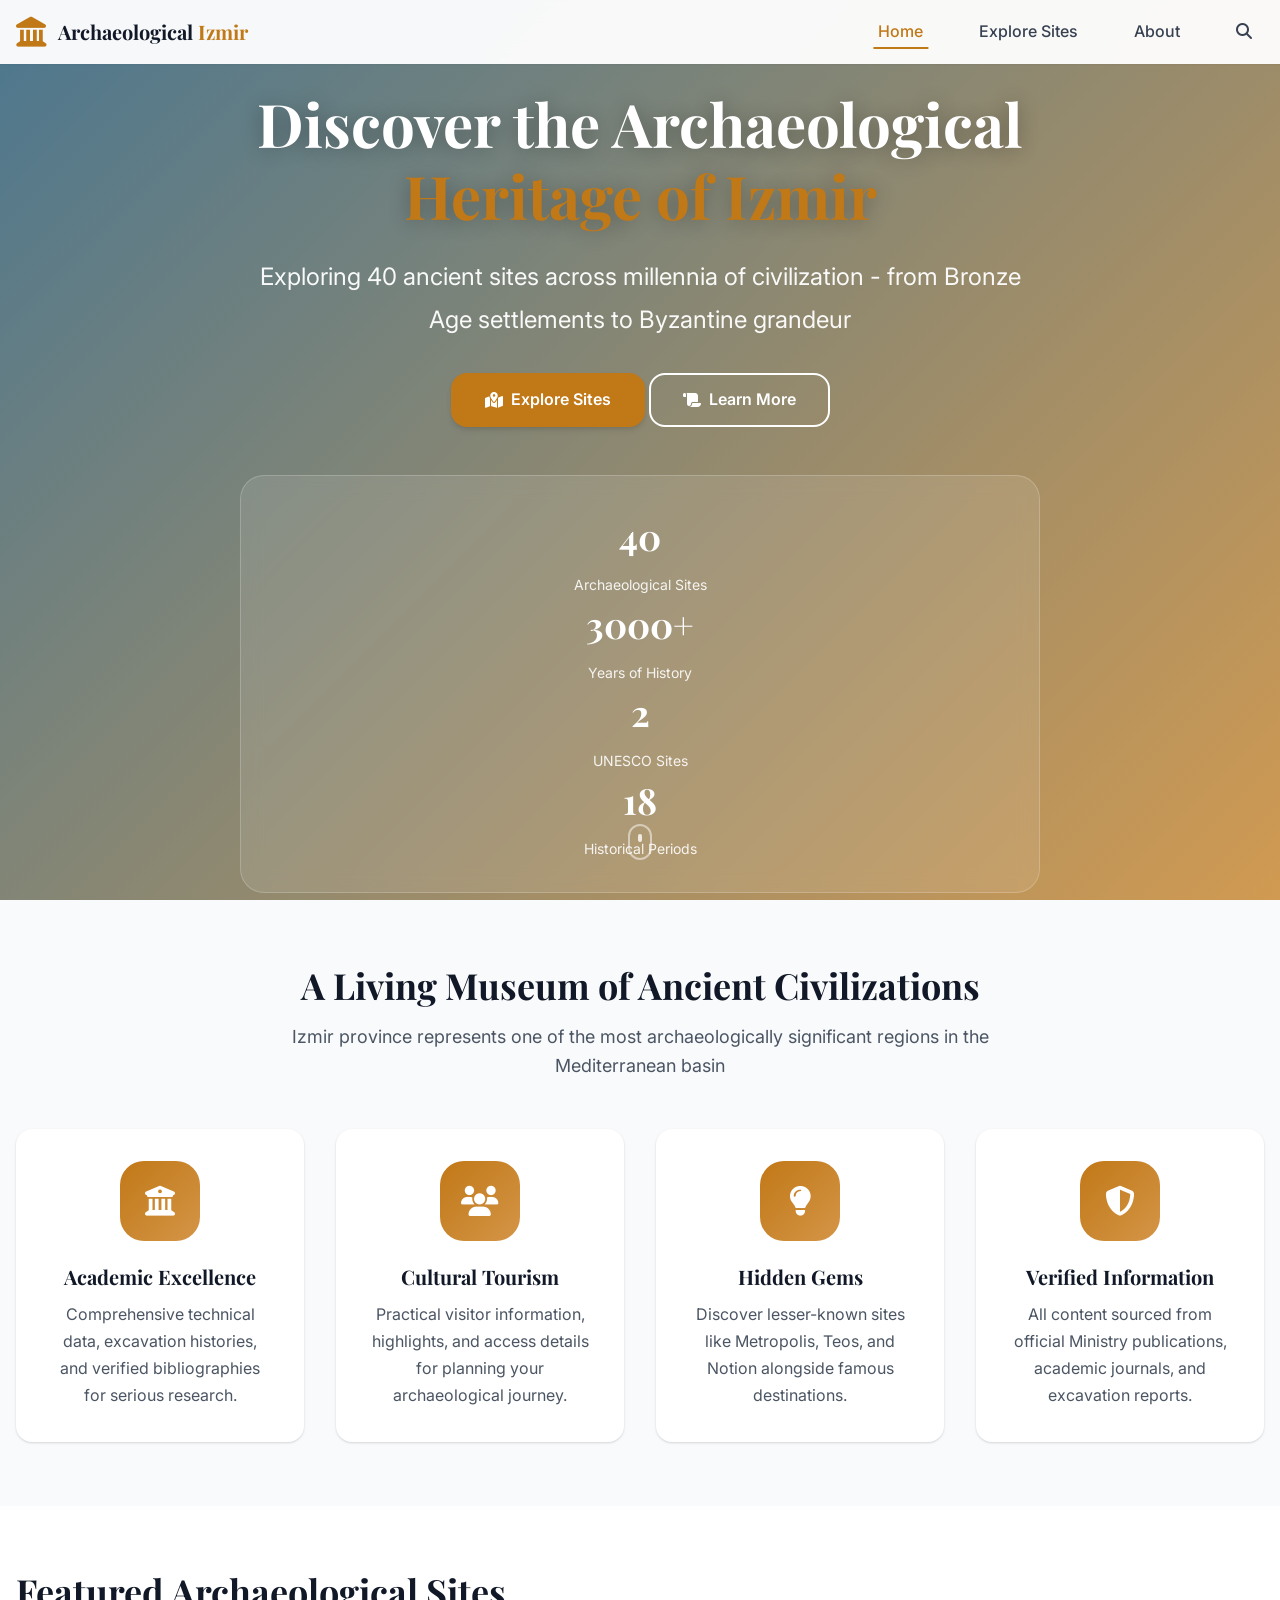
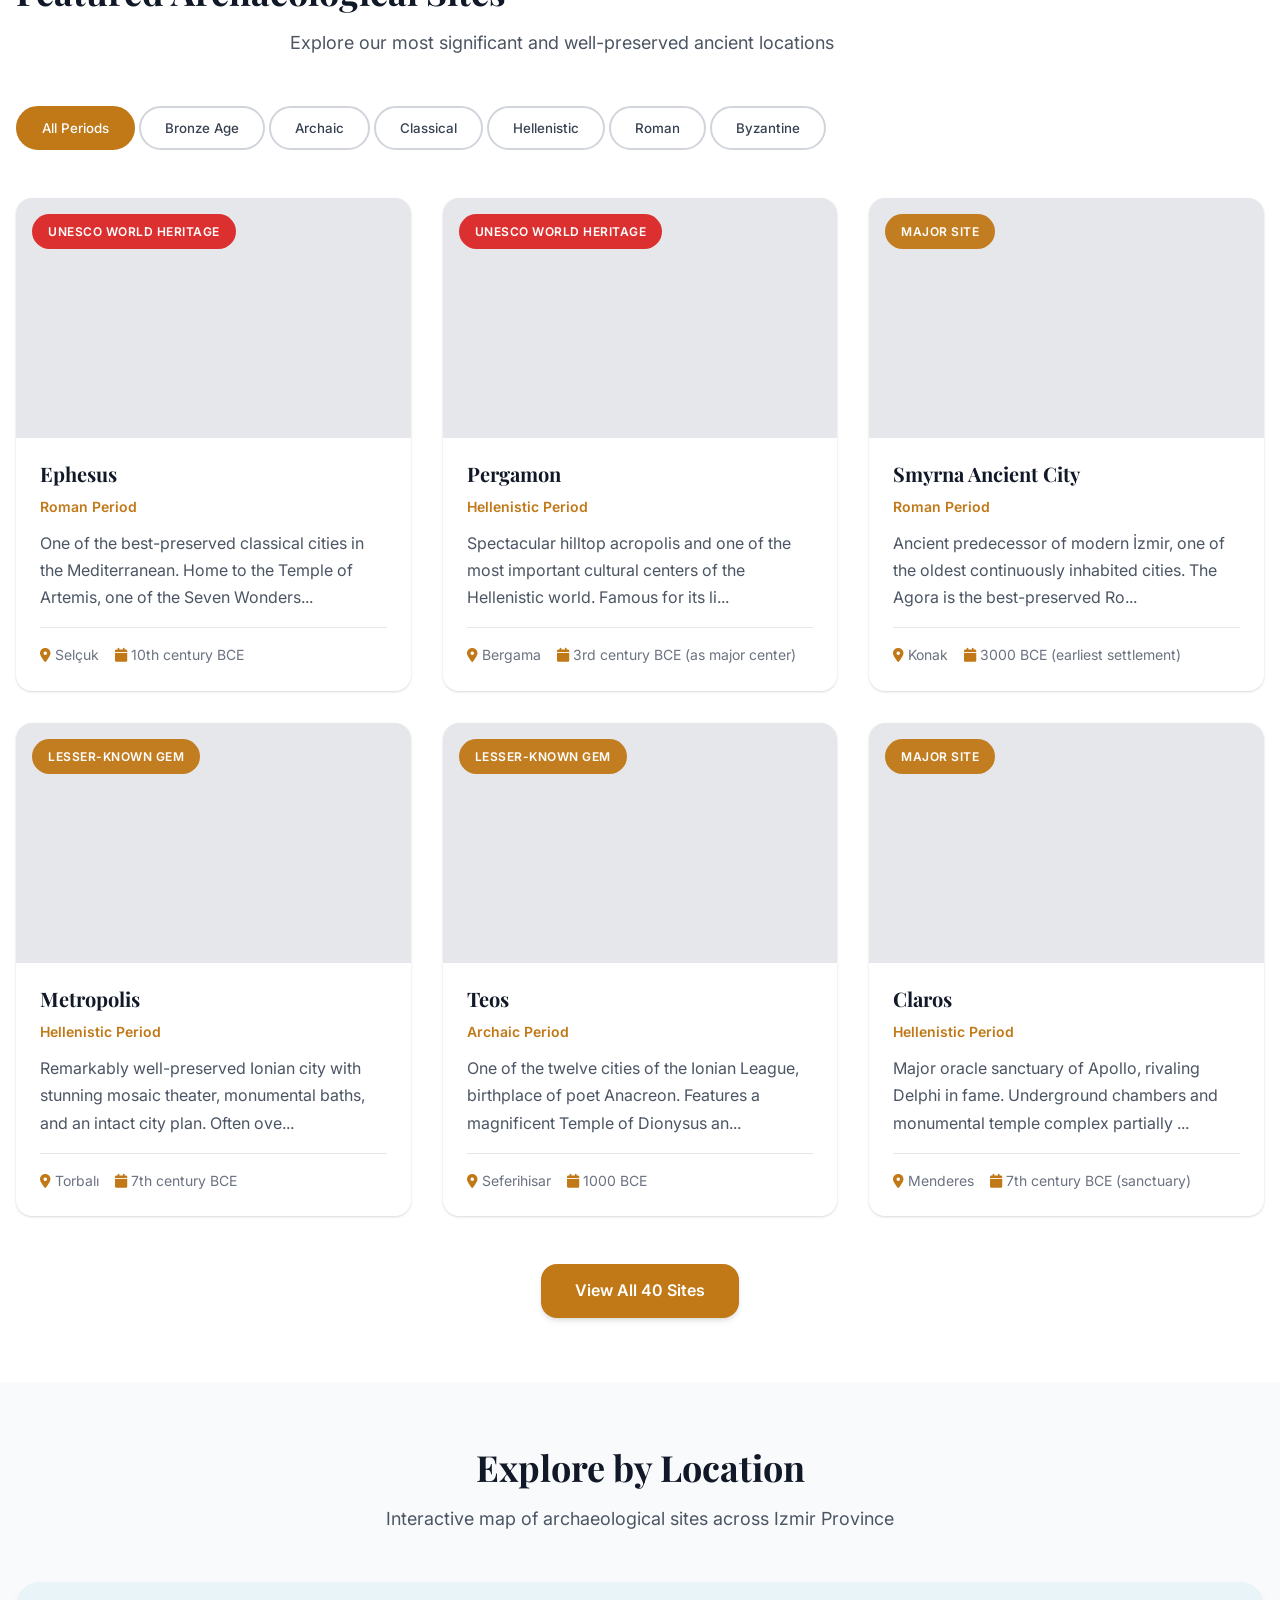
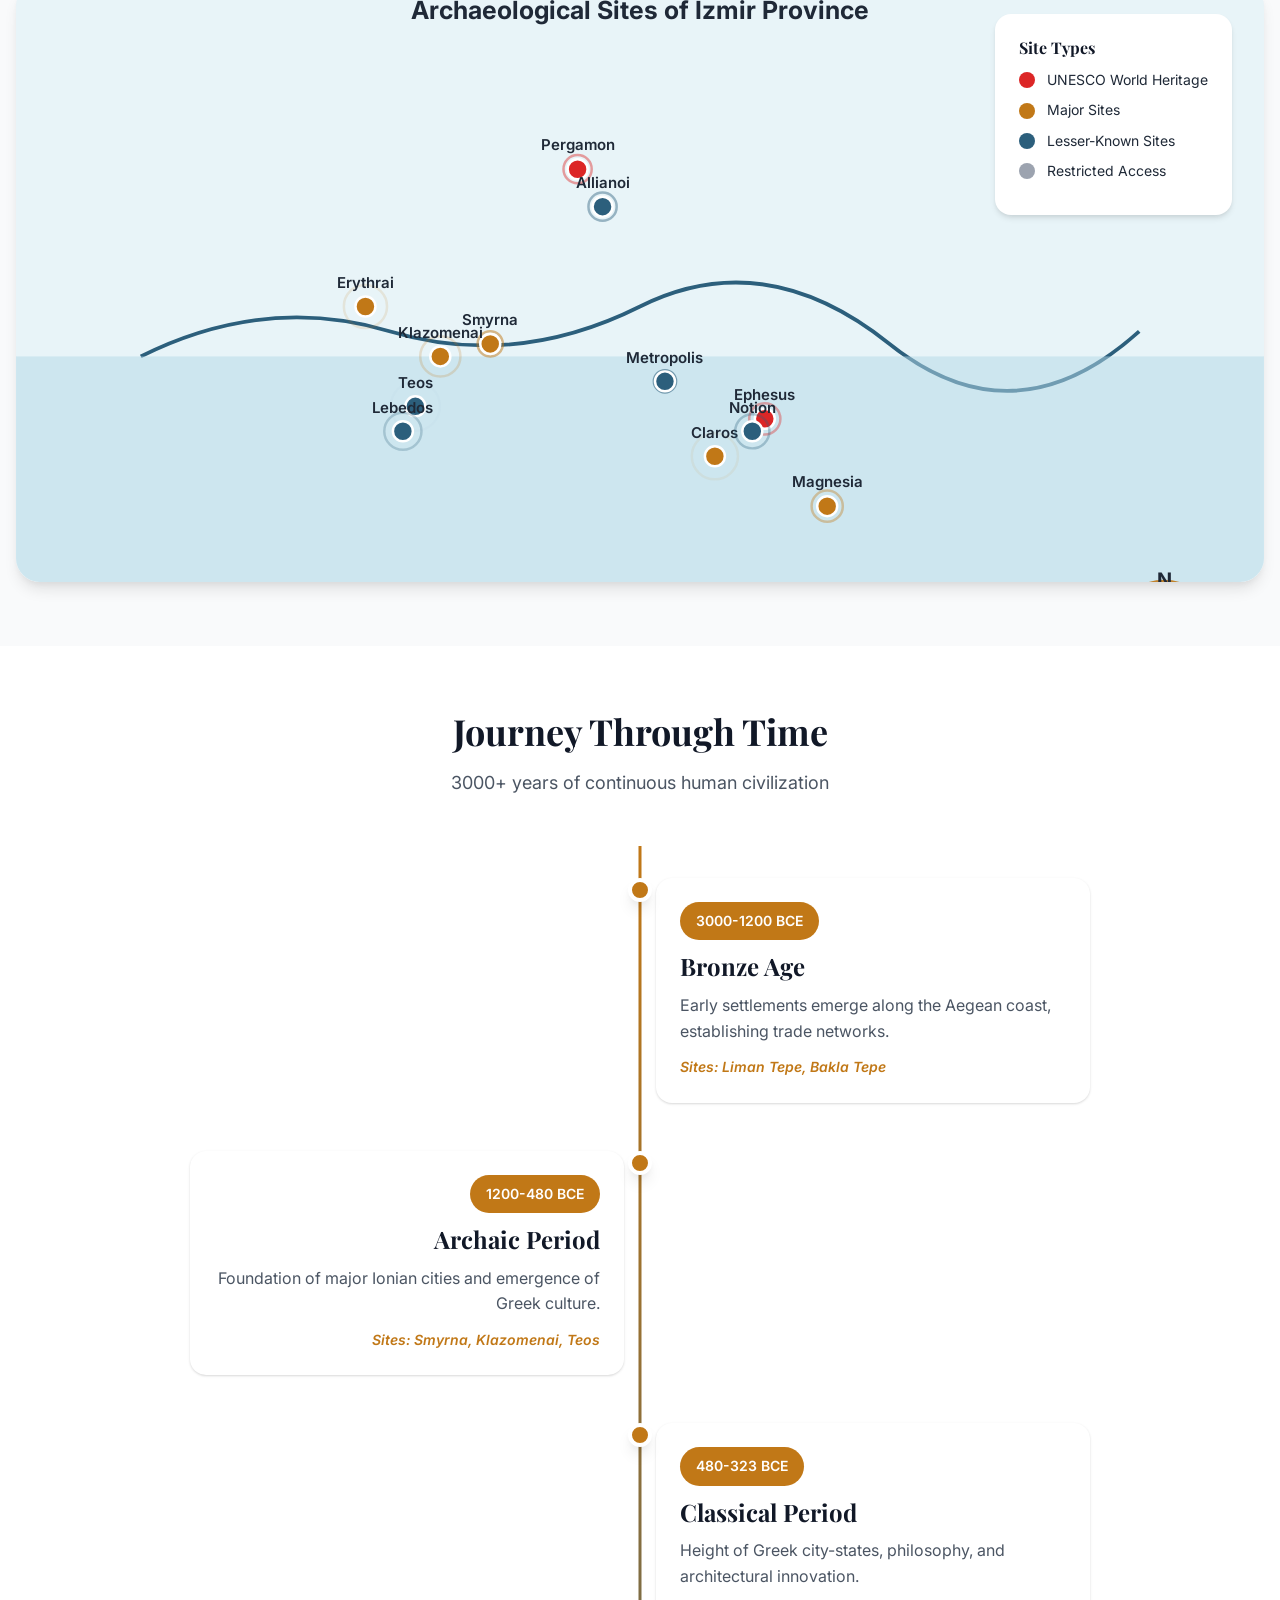
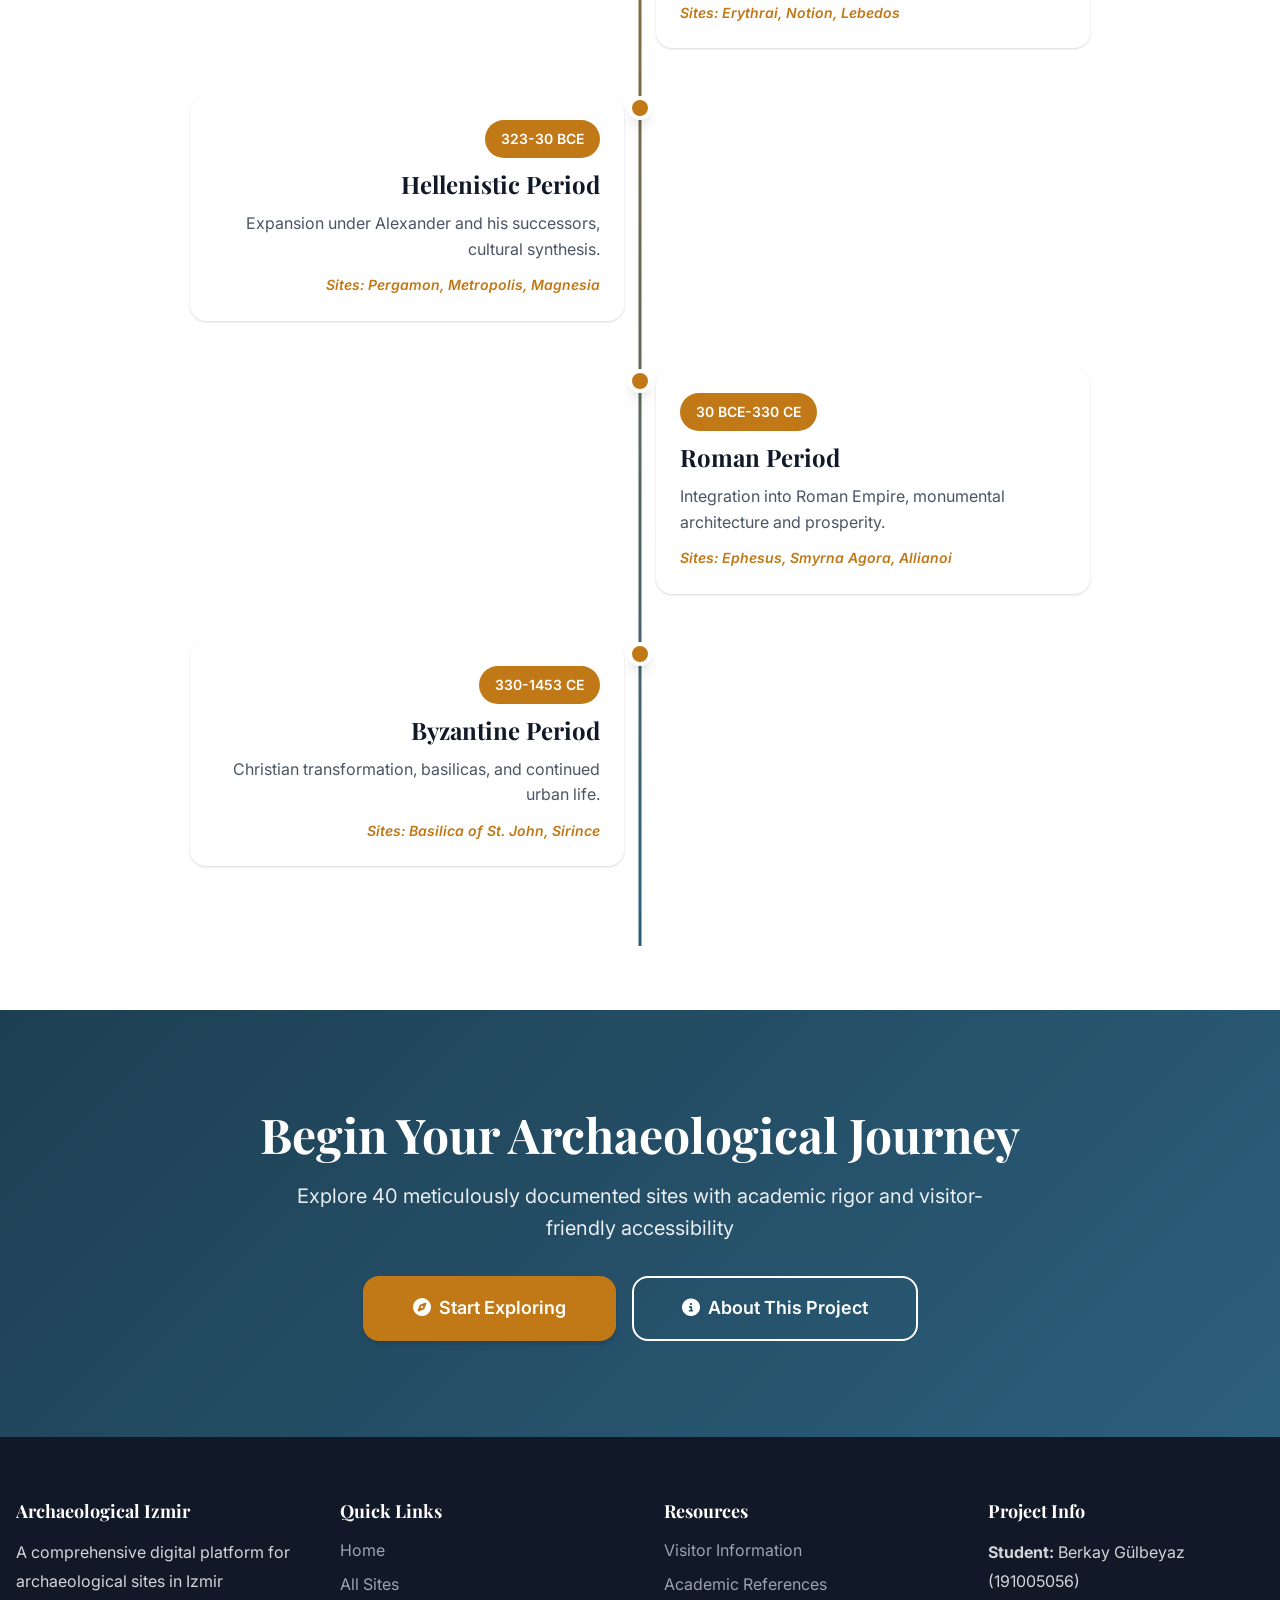
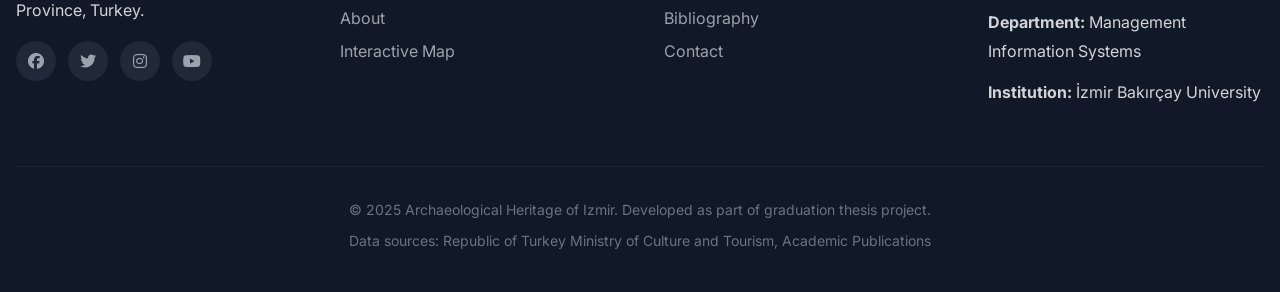
==== index.html @ 3d445b24 "Implement professional web platform for Archaeological Heritage of Izmir Created comprehensive web a" ====
<!DOCTYPE html>
<html lang="en">
<head>
    <meta charset="UTF-8">
    <meta name="viewport" content="width=device-width, initial-scale=1.0">
    <meta name="description" content="Comprehensive digital platform for archaeological sites in Izmir Province, Turkey. Serving both academic researchers and cultural tourists.">
    <meta name="keywords" content="archaeology, Izmir, Turkey, cultural heritage, Ephesus, Pergamon, ancient sites">
    <meta name="author" content="Berkay Gülbeyaz">
    <title>Archaeological Heritage of Izmir | Digital Platform</title>

    <!-- Fonts -->
    <link rel="preconnect" href="https://fonts.googleapis.com">
    <link rel="preconnect" href="https://fonts.gstatic.com" crossorigin>
    <link href="https://fonts.googleapis.com/css2?family=Playfair+Display:wght@400;600;700&family=Inter:wght@300;400;500;600;700&display=swap" rel="stylesheet">

    <!-- Styles -->
    <link rel="stylesheet" href="css/main.css">
    <link rel="stylesheet" href="css/responsive.css">

    <!-- Font Awesome -->
    <link rel="stylesheet" href="https://cdnjs.cloudflare.com/ajax/libs/font-awesome/6.4.0/css/all.min.css">
</head>
<body>
    <!-- Navigation -->
    <nav class="navbar" id="navbar">
        <div class="container">
            <div class="nav-wrapper">
                <a href="index.html" class="logo">
                    <i class="fas fa-landmark"></i>
                    <span class="logo-text">Archaeological <span class="highlight">Izmir</span></span>
                </a>

                <button class="nav-toggle" id="navToggle" aria-label="Toggle navigation">
                    <span></span>
                    <span></span>
                    <span></span>
                </button>

                <ul class="nav-menu" id="navMenu">
                    <li><a href="index.html" class="nav-link active">Home</a></li>
                    <li><a href="sites.html" class="nav-link">Explore Sites</a></li>
                    <li><a href="about.html" class="nav-link">About</a></li>
                    <li><a href="#" class="nav-link" id="searchToggle"><i class="fas fa-search"></i></a></li>
                </ul>
            </div>
        </div>
    </nav>

    <!-- Search Overlay -->
    <div class="search-overlay" id="searchOverlay">
        <div class="search-container">
            <button class="search-close" id="searchClose">&times;</button>
            <input type="text" id="searchInput" class="search-input" placeholder="Search archaeological sites...">
            <div class="search-results" id="searchResults"></div>
        </div>
    </div>

    <!-- Hero Section -->
    <section class="hero">
        <div class="hero-background">
            <div class="hero-overlay"></div>
        </div>
        <div class="hero-content">
            <div class="container">
                <h1 class="hero-title" data-aos="fade-up">
                    Discover the Archaeological<br>
                    <span class="highlight">Heritage of Izmir</span>
                </h1>
                <p class="hero-subtitle" data-aos="fade-up" data-aos-delay="100">
                    Exploring 40 ancient sites across millennia of civilization - from Bronze Age settlements to Byzantine grandeur
                </p>
                <div class="hero-buttons" data-aos="fade-up" data-aos-delay="200">
                    <a href="sites.html" class="btn btn-primary">
                        <i class="fas fa-map-marked-alt"></i> Explore Sites
                    </a>
                    <a href="#featured" class="btn btn-secondary">
                        <i class="fas fa-scroll"></i> Learn More
                    </a>
                </div>

                <!-- Stats -->
                <div class="hero-stats" data-aos="fade-up" data-aos-delay="300">
                    <div class="stat-item">
                        <span class="stat-number">40</span>
                        <span class="stat-label">Archaeological Sites</span>
                    </div>
                    <div class="stat-item">
                        <span class="stat-number">3000+</span>
                        <span class="stat-label">Years of History</span>
                    </div>
                    <div class="stat-item">
                        <span class="stat-number">2</span>
                        <span class="stat-label">UNESCO Sites</span>
                    </div>
                    <div class="stat-item">
                        <span class="stat-number">18</span>
                        <span class="stat-label">Historical Periods</span>
                    </div>
                </div>
            </div>
        </div>
        <div class="scroll-indicator">
            <span></span>
        </div>
    </section>

    <!-- Introduction Section -->
    <section class="intro-section" id="intro">
        <div class="container">
            <div class="section-header text-center">
                <h2 class="section-title">A Living Museum of Ancient Civilizations</h2>
                <p class="section-subtitle">
                    Izmir province represents one of the most archaeologically significant regions in the Mediterranean basin
                </p>
            </div>

            <div class="intro-grid">
                <div class="intro-card" data-aos="fade-up">
                    <div class="intro-icon">
                        <i class="fas fa-university"></i>
                    </div>
                    <h3>Academic Excellence</h3>
                    <p>Comprehensive technical data, excavation histories, and verified bibliographies for serious research.</p>
                </div>

                <div class="intro-card" data-aos="fade-up" data-aos-delay="100">
                    <div class="intro-icon">
                        <i class="fas fa-users"></i>
                    </div>
                    <h3>Cultural Tourism</h3>
                    <p>Practical visitor information, highlights, and access details for planning your archaeological journey.</p>
                </div>

                <div class="intro-card" data-aos="fade-up" data-aos-delay="200">
                    <div class="intro-icon">
                        <i class="fas fa-lightbulb"></i>
                    </div>
                    <h3>Hidden Gems</h3>
                    <p>Discover lesser-known sites like Metropolis, Teos, and Notion alongside famous destinations.</p>
                </div>

                <div class="intro-card" data-aos="fade-up" data-aos-delay="300">
                    <div class="intro-icon">
                        <i class="fas fa-shield-alt"></i>
                    </div>
                    <h3>Verified Information</h3>
                    <p>All content sourced from official Ministry publications, academic journals, and excavation reports.</p>
                </div>
            </div>
        </div>
    </section>

    <!-- Featured Sites Section -->
    <section class="featured-section" id="featured">
        <div class="container">
            <div class="section-header">
                <h2 class="section-title">Featured Archaeological Sites</h2>
                <p class="section-subtitle">Explore our most significant and well-preserved ancient locations</p>
            </div>

            <!-- Period Filter -->
            <div class="period-filter" data-aos="fade-up">
                <button class="filter-btn active" data-period="all">All Periods</button>
                <button class="filter-btn" data-period="Bronze Age">Bronze Age</button>
                <button class="filter-btn" data-period="Archaic">Archaic</button>
                <button class="filter-btn" data-period="Classical">Classical</button>
                <button class="filter-btn" data-period="Hellenistic">Hellenistic</button>
                <button class="filter-btn" data-period="Roman">Roman</button>
                <button class="filter-btn" data-period="Byzantine">Byzantine</button>
            </div>

            <!-- Sites Grid -->
            <div class="sites-grid" id="featuredSites">
                <!-- Sites will be loaded dynamically via JavaScript -->
            </div>

            <div class="text-center" style="margin-top: 3rem;">
                <a href="sites.html" class="btn btn-primary">View All 40 Sites</a>
            </div>
        </div>
    </section>

    <!-- Interactive Map Section -->
    <section class="map-section" id="map">
        <div class="container">
            <div class="section-header text-center">
                <h2 class="section-title">Explore by Location</h2>
                <p class="section-subtitle">Interactive map of archaeological sites across Izmir Province</p>
            </div>

            <div class="map-container" data-aos="fade-up">
                <div id="interactive-map" class="interactive-map">
                    <!-- Map will be initialized via JavaScript -->
                    <div class="map-placeholder">
                        <i class="fas fa-map-marked-alt"></i>
                        <p>Interactive map loading...</p>
                        <small>Click on markers to explore sites</small>
                    </div>
                </div>

                <div class="map-legend">
                    <h4>Site Types</h4>
                    <div class="legend-item">
                        <span class="legend-marker unesco"></span>
                        <span>UNESCO World Heritage</span>
                    </div>
                    <div class="legend-item">
                        <span class="legend-marker major"></span>
                        <span>Major Sites</span>
                    </div>
                    <div class="legend-item">
                        <span class="legend-marker lesser"></span>
                        <span>Lesser-Known Sites</span>
                    </div>
                    <div class="legend-item">
                        <span class="legend-marker restricted"></span>
                        <span>Restricted Access</span>
                    </div>
                </div>
            </div>
        </div>
    </section>

    <!-- Timeline Section -->
    <section class="timeline-section" id="timeline">
        <div class="container">
            <div class="section-header text-center">
                <h2 class="section-title">Journey Through Time</h2>
                <p class="section-subtitle">3000+ years of continuous human civilization</p>
            </div>

            <div class="timeline" data-aos="fade-up">
                <div class="timeline-item">
                    <div class="timeline-marker"></div>
                    <div class="timeline-content">
                        <span class="timeline-period">3000-1200 BCE</span>
                        <h3>Bronze Age</h3>
                        <p>Early settlements emerge along the Aegean coast, establishing trade networks.</p>
                        <span class="timeline-sites">Sites: Liman Tepe, Bakla Tepe</span>
                    </div>
                </div>

                <div class="timeline-item">
                    <div class="timeline-marker"></div>
                    <div class="timeline-content">
                        <span class="timeline-period">1200-480 BCE</span>
                        <h3>Archaic Period</h3>
                        <p>Foundation of major Ionian cities and emergence of Greek culture.</p>
                        <span class="timeline-sites">Sites: Smyrna, Klazomenai, Teos</span>
                    </div>
                </div>

                <div class="timeline-item">
                    <div class="timeline-marker"></div>
                    <div class="timeline-content">
                        <span class="timeline-period">480-323 BCE</span>
                        <h3>Classical Period</h3>
                        <p>Height of Greek city-states, philosophy, and architectural innovation.</p>
                        <span class="timeline-sites">Sites: Erythrai, Notion, Lebedos</span>
                    </div>
                </div>

                <div class="timeline-item">
                    <div class="timeline-marker"></div>
                    <div class="timeline-content">
                        <span class="timeline-period">323-30 BCE</span>
                        <h3>Hellenistic Period</h3>
                        <p>Expansion under Alexander and his successors, cultural synthesis.</p>
                        <span class="timeline-sites">Sites: Pergamon, Metropolis, Magnesia</span>
                    </div>
                </div>

                <div class="timeline-item">
                    <div class="timeline-marker"></div>
                    <div class="timeline-content">
                        <span class="timeline-period">30 BCE-330 CE</span>
                        <h3>Roman Period</h3>
                        <p>Integration into Roman Empire, monumental architecture and prosperity.</p>
                        <span class="timeline-sites">Sites: Ephesus, Smyrna Agora, Allianoi</span>
                    </div>
                </div>

                <div class="timeline-item">
                    <div class="timeline-marker"></div>
                    <div class="timeline-content">
                        <span class="timeline-period">330-1453 CE</span>
                        <h3>Byzantine Period</h3>
                        <p>Christian transformation, basilicas, and continued urban life.</p>
                        <span class="timeline-sites">Sites: Basilica of St. John, Sirince</span>
                    </div>
                </div>
            </div>
        </div>
    </section>

    <!-- Call to Action -->
    <section class="cta-section">
        <div class="container">
            <div class="cta-content" data-aos="zoom-in">
                <h2>Begin Your Archaeological Journey</h2>
                <p>Explore 40 meticulously documented sites with academic rigor and visitor-friendly accessibility</p>
                <div class="cta-buttons">
                    <a href="sites.html" class="btn btn-primary btn-large">
                        <i class="fas fa-compass"></i> Start Exploring
                    </a>
                    <a href="about.html" class="btn btn-secondary btn-large">
                        <i class="fas fa-info-circle"></i> About This Project
                    </a>
                </div>
            </div>
        </div>
    </section>

    <!-- Footer -->
    <footer class="footer">
        <div class="container">
            <div class="footer-grid">
                <div class="footer-col">
                    <h4>Archaeological Izmir</h4>
                    <p>A comprehensive digital platform for archaeological sites in Izmir Province, Turkey.</p>
                    <div class="social-links">
                        <a href="#" aria-label="Facebook"><i class="fab fa-facebook"></i></a>
                        <a href="#" aria-label="Twitter"><i class="fab fa-twitter"></i></a>
                        <a href="#" aria-label="Instagram"><i class="fab fa-instagram"></i></a>
                        <a href="#" aria-label="YouTube"><i class="fab fa-youtube"></i></a>
                    </div>
                </div>

                <div class="footer-col">
                    <h4>Quick Links</h4>
                    <ul>
                        <li><a href="index.html">Home</a></li>
                        <li><a href="sites.html">All Sites</a></li>
                        <li><a href="about.html">About</a></li>
                        <li><a href="#map">Interactive Map</a></li>
                    </ul>
                </div>

                <div class="footer-col">
                    <h4>Resources</h4>
                    <ul>
                        <li><a href="#">Visitor Information</a></li>
                        <li><a href="#">Academic References</a></li>
                        <li><a href="#">Bibliography</a></li>
                        <li><a href="#">Contact</a></li>
                    </ul>
                </div>

                <div class="footer-col">
                    <h4>Project Info</h4>
                    <p><strong>Student:</strong> Berkay Gülbeyaz (191005056)</p>
                    <p><strong>Department:</strong> Management Information Systems</p>
                    <p><strong>Institution:</strong> İzmir Bakırçay University</p>
                </div>
            </div>

            <div class="footer-bottom">
                <p>&copy; 2025 Archaeological Heritage of Izmir. Developed as part of graduation thesis project.</p>
                <p>Data sources: Republic of Turkey Ministry of Culture and Tourism, Academic Publications</p>
            </div>
        </div>
    </footer>

    <!-- Scripts -->
    <script src="js/sites-data.js"></script>
    <script src="js/main.js"></script>
    <script src="js/map.js"></script>

    <!-- AOS Animation Library -->
    <script src="https://unpkg.com/aos@2.3.1/dist/aos.js"></script>
    <script>
        AOS.init({
            duration: 800,
            once: true,
            offset: 100
        });
    </script>
</body>
</html>
---- css/main.css ----
/*
 * Archaeological Heritage of Izmir - Main Stylesheet
 * Professional Design System
 * Author: Berkay Gülbeyaz
 * Version: 1.0.0
 */

/* ===================================
   CSS Variables & Design Tokens
   =================================== */
:root {
    /* Primary Colors - Inspired by ancient terracotta and Mediterranean */
    --color-primary: #c17817;
    --color-primary-light: #d49547;
    --color-primary-dark: #8f5710;
    --color-primary-rgb: 193, 120, 23;

    /* Secondary Colors - Ancient stone and marble */
    --color-secondary: #2c5f7c;
    --color-secondary-light: #3d7b9f;
    --color-secondary-dark: #1d3f52;

    /* Neutral Colors */
    --color-white: #ffffff;
    --color-black: #0a0a0a;
    --color-gray-50: #f9fafb;
    --color-gray-100: #f3f4f6;
    --color-gray-200: #e5e7eb;
    --color-gray-300: #d1d5db;
    --color-gray-400: #9ca3af;
    --color-gray-500: #6b7280;
    --color-gray-600: #4b5563;
    --color-gray-700: #374151;
    --color-gray-800: #1f2937;
    --color-gray-900: #111827;

    /* Semantic Colors */
    --color-success: #059669;
    --color-warning: #d97706;
    --color-error: #dc2626;
    --color-info: #2563eb;

    /* Typography */
    --font-primary: 'Inter', -apple-system, BlinkMacSystemFont, 'Segoe UI', sans-serif;
    --font-display: 'Playfair Display', Georgia, serif;
    --font-mono: 'Courier New', monospace;

    /* Font Sizes */
    --text-xs: 0.75rem;      /* 12px */
    --text-sm: 0.875rem;     /* 14px */
    --text-base: 1rem;       /* 16px */
    --text-lg: 1.125rem;     /* 18px */
    --text-xl: 1.25rem;      /* 20px */
    --text-2xl: 1.5rem;      /* 24px */
    --text-3xl: 1.875rem;    /* 30px */
    --text-4xl: 2.25rem;     /* 36px */
    --text-5xl: 3rem;        /* 48px */
    --text-6xl: 3.75rem;     /* 60px */

    /* Spacing */
    --spacing-1: 0.25rem;    /* 4px */
    --spacing-2: 0.5rem;     /* 8px */
    --spacing-3: 0.75rem;    /* 12px */
    --spacing-4: 1rem;       /* 16px */
    --spacing-5: 1.5rem;     /* 24px */
    --spacing-6: 2rem;       /* 32px */
    --spacing-8: 3rem;       /* 48px */
    --spacing-10: 4rem;      /* 64px */
    --spacing-12: 6rem;      /* 96px */

    /* Shadows */
    --shadow-sm: 0 1px 2px 0 rgba(0, 0, 0, 0.05);
    --shadow-base: 0 1px 3px 0 rgba(0, 0, 0, 0.1), 0 1px 2px 0 rgba(0, 0, 0, 0.06);
    --shadow-md: 0 4px 6px -1px rgba(0, 0, 0, 0.1), 0 2px 4px -1px rgba(0, 0, 0, 0.06);
    --shadow-lg: 0 10px 15px -3px rgba(0, 0, 0, 0.1), 0 4px 6px -2px rgba(0, 0, 0, 0.05);
    --shadow-xl: 0 20px 25px -5px rgba(0, 0, 0, 0.1), 0 10px 10px -5px rgba(0, 0, 0, 0.04);
    --shadow-2xl: 0 25px 50px -12px rgba(0, 0, 0, 0.25);

    /* Border Radius */
    --radius-sm: 0.25rem;
    --radius-base: 0.5rem;
    --radius-md: 0.75rem;
    --radius-lg: 1rem;
    --radius-xl: 1.5rem;
    --radius-full: 9999px;

    /* Transitions */
    --transition-fast: 150ms cubic-bezier(0.4, 0, 0.2, 1);
    --transition-base: 300ms cubic-bezier(0.4, 0, 0.2, 1);
    --transition-slow: 500ms cubic-bezier(0.4, 0, 0.2, 1);

    /* Layout */
    --max-width-sm: 640px;
    --max-width-md: 768px;
    --max-width-lg: 1024px;
    --max-width-xl: 1280px;
    --max-width-2xl: 1536px;

    /* Z-index */
    --z-dropdown: 1000;
    --z-sticky: 1020;
    --z-fixed: 1030;
    --z-modal-backdrop: 1040;
    --z-modal: 1050;
    --z-popover: 1060;
    --z-tooltip: 1070;
}

/* ===================================
   Reset & Base Styles
   =================================== */
*, *::before, *::after {
    box-sizing: border-box;
    margin: 0;
    padding: 0;
}

html {
    font-size: 16px;
    -webkit-font-smoothing: antialiased;
    -moz-osx-font-smoothing: grayscale;
    scroll-behavior: smooth;
}

body {
    font-family: var(--font-primary);
    font-size: var(--text-base);
    line-height: 1.6;
    color: var(--color-gray-800);
    background-color: var(--color-white);
    overflow-x: hidden;
}

img, picture, video, canvas, svg {
    display: block;
    max-width: 100%;
    height: auto;
}

a {
    color: inherit;
    text-decoration: none;
    transition: color var(--transition-base);
}

button {
    font-family: inherit;
    cursor: pointer;
    border: none;
    background: none;
}

ul, ol {
    list-style: none;
}

/* ===================================
   Typography
   =================================== */
h1, h2, h3, h4, h5, h6 {
    font-family: var(--font-display);
    font-weight: 700;
    line-height: 1.2;
    color: var(--color-gray-900);
    margin-bottom: var(--spacing-4);
}

h1 { font-size: var(--text-5xl); }
h2 { font-size: var(--text-4xl); }
h3 { font-size: var(--text-3xl); }
h4 { font-size: var(--text-2xl); }
h5 { font-size: var(--text-xl); }
h6 { font-size: var(--text-lg); }

p {
    margin-bottom: var(--spacing-4);
}

.text-center { text-align: center; }
.text-left { text-align: left; }
.text-right { text-align: right; }

.highlight {
    color: var(--color-primary);
}

/* ===================================
   Layout
   =================================== */
.container {
    width: 100%;
    max-width: var(--max-width-xl);
    margin: 0 auto;
    padding: 0 var(--spacing-4);
}

.container-fluid {
    width: 100%;
    padding: 0 var(--spacing-4);
}

.section {
    padding: var(--spacing-10) 0;
}

/* ===================================
   Navigation
   =================================== */
.navbar {
    position: fixed;
    top: 0;
    left: 0;
    right: 0;
    background: rgba(255, 255, 255, 0.95);
    backdrop-filter: blur(10px);
    box-shadow: var(--shadow-sm);
    z-index: var(--z-fixed);
    transition: all var(--transition-base);
}

.navbar.scrolled {
    box-shadow: var(--shadow-md);
    background: rgba(255, 255, 255, 0.98);
}

.nav-wrapper {
    display: flex;
    align-items: center;
    justify-content: space-between;
    padding: var(--spacing-4) 0;
}

.logo {
    display: flex;
    align-items: center;
    gap: var(--spacing-3);
    font-size: var(--text-xl);
    font-weight: 700;
    color: var(--color-gray-900);
    transition: transform var(--transition-base);
}

.logo:hover {
    transform: translateY(-2px);
}

.logo i {
    font-size: var(--text-3xl);
    color: var(--color-primary);
}

.logo-text {
    font-family: var(--font-display);
}

.nav-menu {
    display: flex;
    align-items: center;
    gap: var(--spacing-6);
}

.nav-link {
    position: relative;
    font-weight: 500;
    color: var(--color-gray-700);
    padding: var(--spacing-2) var(--spacing-3);
    transition: color var(--transition-base);
}

.nav-link::after {
    content: '';
    position: absolute;
    bottom: 0;
    left: 50%;
    width: 0;
    height: 2px;
    background: var(--color-primary);
    transform: translateX(-50%);
    transition: width var(--transition-base);
}

.nav-link:hover,
.nav-link.active {
    color: var(--color-primary);
}

.nav-link:hover::after,
.nav-link.active::after {
    width: 80%;
}

.nav-toggle {
    display: none;
    flex-direction: column;
    gap: 4px;
    padding: var(--spacing-2);
}

.nav-toggle span {
    display: block;
    width: 25px;
    height: 3px;
    background: var(--color-gray-800);
    border-radius: var(--radius-full);
    transition: all var(--transition-base);
}

/* ===================================
   Search Overlay
   =================================== */
.search-overlay {
    position: fixed;
    top: 0;
    left: 0;
    right: 0;
    bottom: 0;
    background: rgba(0, 0, 0, 0.95);
    z-index: var(--z-modal);
    display: none;
    align-items: center;
    justify-content: center;
    opacity: 0;
    transition: opacity var(--transition-base);
}

.search-overlay.active {
    display: flex;
    opacity: 1;
}

.search-container {
    position: relative;
    width: 90%;
    max-width: 700px;
}

.search-close {
    position: absolute;
    top: -50px;
    right: 0;
    font-size: var(--text-4xl);
    color: var(--color-white);
    cursor: pointer;
    transition: transform var(--transition-base);
}

.search-close:hover {
    transform: rotate(90deg);
}

.search-input {
    width: 100%;
    padding: var(--spacing-5);
    font-size: var(--text-2xl);
    font-family: var(--font-primary);
    background: var(--color-white);
    border: none;
    border-radius: var(--radius-lg);
    outline: none;
}

.search-results {
    margin-top: var(--spacing-4);
    max-height: 400px;
    overflow-y: auto;
    background: var(--color-white);
    border-radius: var(--radius-lg);
    padding: var(--spacing-4);
}

.search-result-item {
    padding: var(--spacing-4);
    border-bottom: 1px solid var(--color-gray-200);
    cursor: pointer;
    transition: background var(--transition-fast);
}

.search-result-item:hover {
    background: var(--color-gray-50);
}

/* ===================================
   Hero Section
   =================================== */
.hero {
    position: relative;
    min-height: 100vh;
    display: flex;
    align-items: center;
    justify-content: center;
    overflow: hidden;
}

.hero-background {
    position: absolute;
    top: 0;
    left: 0;
    right: 0;
    bottom: 0;
    background: linear-gradient(135deg, #667eea 0%, #764ba2 100%);
    background-image: url('https://images.unsplash.com/photo-1590073242678-70ee3fc28e8e?w=1920&q=80');
    background-size: cover;
    background-position: center;
    background-attachment: fixed;
}

.hero-overlay {
    position: absolute;
    top: 0;
    left: 0;
    right: 0;
    bottom: 0;
    background: linear-gradient(135deg, rgba(44, 95, 124, 0.85) 0%, rgba(193, 120, 23, 0.75) 100%);
}

.hero-content {
    position: relative;
    z-index: 2;
    text-align: center;
    color: var(--color-white);
    padding-top: 80px;
}

.hero-title {
    font-size: clamp(var(--text-4xl), 5vw, var(--text-6xl));
    font-weight: 700;
    color: var(--color-white);
    margin-bottom: var(--spacing-5);
    text-shadow: 0 2px 20px rgba(0, 0, 0, 0.3);
}

.hero-subtitle {
    font-size: clamp(var(--text-lg), 2vw, var(--text-2xl));
    color: rgba(255, 255, 255, 0.95);
    max-width: 800px;
    margin: 0 auto var(--spacing-6);
    line-height: 1.8;
}

.hero-buttons {
    display: flex;
    gap: var(--spacing-4);
    justify-content: center;
    flex-wrap: wrap;
    margin-bottom: var(--spacing-8);
}

.hero-stats {
    display: grid;
    grid-template-columns: repeat(auto-fit, minmax(150px, 1fr));
    gap: var(--spacing-5);
    max-width: 900px;
    margin: 0 auto;
    padding: var(--spacing-6);
    background: rgba(255, 255, 255, 0.1);
    backdrop-filter: blur(10px);
    border-radius: var(--radius-xl);
    border: 1px solid rgba(255, 255, 255, 0.2);
}

.stat-item {
    text-align: center;
}

.stat-number {
    display: block;
    font-size: var(--text-4xl);
    font-weight: 700;
    font-family: var(--font-display);
    color: var(--color-white);
}

.stat-label {
    display: block;
    font-size: var(--text-sm);
    color: rgba(255, 255, 255, 0.9);
    margin-top: var(--spacing-2);
}

.scroll-indicator {
    position: absolute;
    bottom: 40px;
    left: 50%;
    transform: translateX(-50%);
    z-index: 2;
}

.scroll-indicator span {
    display: block;
    width: 24px;
    height: 36px;
    border: 2px solid rgba(255, 255, 255, 0.5);
    border-radius: var(--radius-full);
    position: relative;
}

.scroll-indicator span::before {
    content: '';
    position: absolute;
    top: 8px;
    left: 50%;
    transform: translateX(-50%);
    width: 4px;
    height: 8px;
    background: rgba(255, 255, 255, 0.8);
    border-radius: var(--radius-full);
    animation: scroll 2s infinite;
}

@keyframes scroll {
    0%, 100% { transform: translate(-50%, 0); opacity: 1; }
    100% { transform: translate(-50%, 12px); opacity: 0; }
}

/* ===================================
   Buttons
   =================================== */
.btn {
    display: inline-flex;
    align-items: center;
    gap: var(--spacing-2);
    padding: var(--spacing-3) var(--spacing-6);
    font-size: var(--text-base);
    font-weight: 600;
    border-radius: var(--radius-lg);
    transition: all var(--transition-base);
    cursor: pointer;
    border: 2px solid transparent;
}

.btn-primary {
    background: var(--color-primary);
    color: var(--color-white);
    box-shadow: var(--shadow-md);
}

.btn-primary:hover {
    background: var(--color-primary-dark);
    transform: translateY(-2px);
    box-shadow: var(--shadow-lg);
}

.btn-secondary {
    background: transparent;
    color: var(--color-white);
    border-color: var(--color-white);
}

.btn-secondary:hover {
    background: var(--color-white);
    color: var(--color-primary);
}

.btn-large {
    padding: var(--spacing-4) var(--spacing-8);
    font-size: var(--text-lg);
}

/* ===================================
   Section Styles
   =================================== */
.section-header {
    margin-bottom: var(--spacing-8);
}

.section-title {
    font-size: clamp(var(--text-3xl), 4vw, var(--text-4xl));
    color: var(--color-gray-900);
    margin-bottom: var(--spacing-4);
}

.section-subtitle {
    font-size: var(--text-lg);
    color: var(--color-gray-600);
    max-width: 700px;
    margin: 0 auto;
}

/* Introduction Section */
.intro-section {
    padding: var(--spacing-10) 0;
    background: var(--color-gray-50);
}

.intro-grid {
    display: grid;
    grid-template-columns: repeat(auto-fit, minmax(280px, 1fr));
    gap: var(--spacing-6);
    margin-top: var(--spacing-8);
}

.intro-card {
    background: var(--color-white);
    padding: var(--spacing-6);
    border-radius: var(--radius-lg);
    box-shadow: var(--shadow-base);
    transition: all var(--transition-base);
    text-align: center;
}

.intro-card:hover {
    transform: translateY(-8px);
    box-shadow: var(--shadow-xl);
}

.intro-icon {
    width: 80px;
    height: 80px;
    margin: 0 auto var(--spacing-5);
    background: linear-gradient(135deg, var(--color-primary), var(--color-primary-light));
    border-radius: var(--radius-xl);
    display: flex;
    align-items: center;
    justify-content: center;
    font-size: var(--text-3xl);
    color: var(--color-white);
}

.intro-card h3 {
    font-size: var(--text-xl);
    margin-bottom: var(--spacing-3);
    color: var(--color-gray-900);
}

.intro-card p {
    color: var(--color-gray-600);
    line-height: 1.7;
    margin-bottom: 0;
}

/* Featured Sites Section */
.featured-section {
    padding: var(--spacing-10) 0;
}

.period-filter {
    display: flex;
    gap: var(--spacing-3);
    justify-content: center;
    flex-wrap: wrap;
    margin-bottom: var(--spacing-8);
}

.filter-btn {
    padding: var(--spacing-3) var(--spacing-5);
    background: var(--color-white);
    border: 2px solid var(--color-gray-300);
    border-radius: var(--radius-full);
    font-weight: 500;
    color: var(--color-gray-700);
    transition: all var(--transition-base);
}

.filter-btn:hover,
.filter-btn.active {
    background: var(--color-primary);
    border-color: var(--color-primary);
    color: var(--color-white);
}

.sites-grid {
    display: grid;
    grid-template-columns: repeat(auto-fill, minmax(320px, 1fr));
    gap: var(--spacing-6);
}

.site-card {
    background: var(--color-white);
    border-radius: var(--radius-lg);
    overflow: hidden;
    box-shadow: var(--shadow-base);
    transition: all var(--transition-base);
    cursor: pointer;
}

.site-card:hover {
    transform: translateY(-8px);
    box-shadow: var(--shadow-xl);
}

.site-card-image {
    position: relative;
    height: 240px;
    overflow: hidden;
    background: var(--color-gray-200);
}

.site-card-image img {
    width: 100%;
    height: 100%;
    object-fit: cover;
    transition: transform var(--transition-slow);
}

.site-card:hover .site-card-image img {
    transform: scale(1.1);
}

.site-badge {
    position: absolute;
    top: var(--spacing-4);
    left: var(--spacing-4);
    padding: var(--spacing-2) var(--spacing-4);
    background: rgba(193, 120, 23, 0.95);
    color: var(--color-white);
    font-size: var(--text-xs);
    font-weight: 600;
    border-radius: var(--radius-full);
    text-transform: uppercase;
    letter-spacing: 0.5px;
}

.site-badge.unesco {
    background: rgba(220, 38, 38, 0.95);
}

.site-card-content {
    padding: var(--spacing-5);
}

.site-card-title {
    font-size: var(--text-xl);
    margin-bottom: var(--spacing-2);
    color: var(--color-gray-900);
}

.site-card-period {
    display: inline-block;
    font-size: var(--text-sm);
    color: var(--color-primary);
    font-weight: 600;
    margin-bottom: var(--spacing-3);
}

.site-card-description {
    font-size: var(--text-base);
    color: var(--color-gray-600);
    line-height: 1.7;
    margin-bottom: var(--spacing-4);
}

.site-card-meta {
    display: flex;
    gap: var(--spacing-4);
    padding-top: var(--spacing-4);
    border-top: 1px solid var(--color-gray-200);
    font-size: var(--text-sm);
    color: var(--color-gray-500);
}

.site-card-meta i {
    color: var(--color-primary);
}

/* Map Section */
.map-section {
    padding: var(--spacing-10) 0;
    background: var(--color-gray-50);
}

.map-container {
    position: relative;
    background: var(--color-white);
    border-radius: var(--radius-xl);
    overflow: hidden;
    box-shadow: var(--shadow-lg);
}

.interactive-map {
    height: 600px;
    background: var(--color-gray-100);
}

.map-placeholder {
    display: flex;
    flex-direction: column;
    align-items: center;
    justify-content: center;
    height: 100%;
    color: var(--color-gray-400);
}

.map-placeholder i {
    font-size: 80px;
    margin-bottom: var(--spacing-4);
}

.map-legend {
    position: absolute;
    top: var(--spacing-6);
    right: var(--spacing-6);
    background: var(--color-white);
    padding: var(--spacing-5);
    border-radius: var(--radius-lg);
    box-shadow: var(--shadow-md);
}

.map-legend h4 {
    font-size: var(--text-base);
    margin-bottom: var(--spacing-3);
}

.legend-item {
    display: flex;
    align-items: center;
    gap: var(--spacing-3);
    margin-bottom: var(--spacing-2);
    font-size: var(--text-sm);
}

.legend-marker {
    width: 16px;
    height: 16px;
    border-radius: 50%;
}

.legend-marker.unesco { background: #dc2626; }
.legend-marker.major { background: var(--color-primary); }
.legend-marker.lesser { background: var(--color-secondary); }
.legend-marker.restricted { background: var(--color-gray-400); }

/* Timeline Section */
.timeline-section {
    padding: var(--spacing-10) 0;
}

.timeline {
    position: relative;
    max-width: 900px;
    margin: 0 auto;
    padding: var(--spacing-6) 0;
}

.timeline::before {
    content: '';
    position: absolute;
    left: 50%;
    top: 0;
    bottom: 0;
    width: 3px;
    background: linear-gradient(180deg, var(--color-primary), var(--color-secondary));
    transform: translateX(-50%);
}

.timeline-item {
    position: relative;
    margin-bottom: var(--spacing-8);
    display: grid;
    grid-template-columns: 1fr 1fr;
    gap: var(--spacing-6);
}

.timeline-item:nth-child(even) .timeline-content {
    grid-column: 1;
    text-align: right;
}

.timeline-item:nth-child(odd) .timeline-content {
    grid-column: 2;
}

.timeline-marker {
    position: absolute;
    left: 50%;
    top: 0;
    width: 24px;
    height: 24px;
    background: var(--color-primary);
    border: 4px solid var(--color-white);
    border-radius: 50%;
    transform: translateX(-50%);
    box-shadow: var(--shadow-lg);
    z-index: 2;
}

.timeline-content {
    background: var(--color-white);
    padding: var(--spacing-5);
    border-radius: var(--radius-lg);
    box-shadow: var(--shadow-base);
    transition: all var(--transition-base);
}

.timeline-content:hover {
    box-shadow: var(--shadow-xl);
    transform: translateY(-4px);
}

.timeline-period {
    display: inline-block;
    padding: var(--spacing-2) var(--spacing-4);
    background: var(--color-primary);
    color: var(--color-white);
    border-radius: var(--radius-full);
    font-size: var(--text-sm);
    font-weight: 600;
    margin-bottom: var(--spacing-3);
}

.timeline-content h3 {
    font-size: var(--text-2xl);
    margin-bottom: var(--spacing-3);
}

.timeline-content p {
    color: var(--color-gray-600);
    margin-bottom: var(--spacing-3);
}

.timeline-sites {
    display: block;
    font-size: var(--text-sm);
    color: var(--color-primary);
    font-weight: 600;
    font-style: italic;
}

/* CTA Section */
.cta-section {
    padding: var(--spacing-12) 0;
    background: linear-gradient(135deg, var(--color-secondary-dark), var(--color-secondary));
    color: var(--color-white);
    text-align: center;
}

.cta-content h2 {
    font-size: clamp(var(--text-3xl), 4vw, var(--text-5xl));
    color: var(--color-white);
    margin-bottom: var(--spacing-4);
}

.cta-content p {
    font-size: var(--text-xl);
    color: rgba(255, 255, 255, 0.9);
    max-width: 700px;
    margin: 0 auto var(--spacing-6);
}

.cta-buttons {
    display: flex;
    gap: var(--spacing-4);
    justify-content: center;
    flex-wrap: wrap;
}

/* Footer */
.footer {
    background: var(--color-gray-900);
    color: var(--color-gray-300);
    padding: var(--spacing-10) 0 var(--spacing-6);
}

.footer-grid {
    display: grid;
    grid-template-columns: repeat(auto-fit, minmax(250px, 1fr));
    gap: var(--spacing-8);
    margin-bottom: var(--spacing-8);
}

.footer-col h4 {
    color: var(--color-white);
    font-size: var(--text-lg);
    margin-bottom: var(--spacing-4);
}

.footer-col p {
    line-height: 1.8;
    margin-bottom: var(--spacing-3);
}

.footer-col ul li {
    margin-bottom: var(--spacing-2);
}

.footer-col a {
    color: var(--color-gray-400);
    transition: color var(--transition-base);
}

.footer-col a:hover {
    color: var(--color-primary);
}

.social-links {
    display: flex;
    gap: var(--spacing-3);
    margin-top: var(--spacing-4);
}

.social-links a {
    display: flex;
    align-items: center;
    justify-content: center;
    width: 40px;
    height: 40px;
    background: var(--color-gray-800);
    border-radius: 50%;
    transition: all var(--transition-base);
}

.social-links a:hover {
    background: var(--color-primary);
    transform: translateY(-3px);
}

.footer-bottom {
    padding-top: var(--spacing-6);
    border-top: 1px solid var(--color-gray-800);
    text-align: center;
    font-size: var(--text-sm);
    color: var(--color-gray-500);
}

.footer-bottom p {
    margin-bottom: var(--spacing-2);
}

/* ===================================
   Utility Classes
   =================================== */
.mt-1 { margin-top: var(--spacing-1); }
.mt-2 { margin-top: var(--spacing-2); }
.mt-3 { margin-top: var(--spacing-3); }
.mt-4 { margin-top: var(--spacing-4); }
.mt-5 { margin-top: var(--spacing-5); }
.mt-6 { margin-top: var(--spacing-6); }

.mb-1 { margin-bottom: var(--spacing-1); }
.mb-2 { margin-bottom: var(--spacing-2); }
.mb-3 { margin-bottom: var(--spacing-3); }
.mb-4 { margin-bottom: var(--spacing-4); }
.mb-5 { margin-bottom: var(--spacing-5); }
.mb-6 { margin-bottom: var(--spacing-6); }

.hidden { display: none; }
.visible { display: block; }
---- css/responsive.css ----
/*
 * Archaeological Heritage of Izmir - Responsive Styles
 * Mobile-First Responsive Design
 * Author: Berkay Gülbeyaz
 */

/* ===================================
   Tablet Devices (768px and below)
   =================================== */
@media (max-width: 768px) {
    /* Typography */
    h1 { font-size: var(--text-4xl); }
    h2 { font-size: var(--text-3xl); }
    h3 { font-size: var(--text-2xl); }

    /* Navigation */
    .nav-toggle {
        display: flex;
    }

    .nav-menu {
        position: fixed;
        top: 70px;
        right: -100%;
        width: 280px;
        height: calc(100vh - 70px);
        background: var(--color-white);
        flex-direction: column;
        align-items: flex-start;
        padding: var(--spacing-6);
        box-shadow: var(--shadow-xl);
        transition: right var(--transition-base);
        gap: var(--spacing-4);
    }

    .nav-menu.active {
        right: 0;
    }

    .nav-toggle.active span:nth-child(1) {
        transform: rotate(45deg) translate(5px, 5px);
    }

    .nav-toggle.active span:nth-child(2) {
        opacity: 0;
    }

    .nav-toggle.active span:nth-child(3) {
        transform: rotate(-45deg) translate(7px, -6px);
    }

    /* Hero Section */
    .hero {
        min-height: 80vh;
    }

    .hero-title {
        font-size: var(--text-3xl);
    }

    .hero-subtitle {
        font-size: var(--text-base);
    }

    .hero-buttons {
        flex-direction: column;
        align-items: stretch;
    }

    .hero-stats {
        grid-template-columns: repeat(2, 1fr);
        gap: var(--spacing-4);
    }

    .stat-number {
        font-size: var(--text-3xl);
    }

    /* Sections */
    .section {
        padding: var(--spacing-8) 0;
    }

    .intro-grid {
        grid-template-columns: 1fr;
    }

    .sites-grid {
        grid-template-columns: 1fr;
    }

    .period-filter {
        gap: var(--spacing-2);
    }

    .filter-btn {
        padding: var(--spacing-2) var(--spacing-4);
        font-size: var(--text-sm);
    }

    /* Timeline */
    .timeline::before {
        left: 20px;
    }

    .timeline-item {
        grid-template-columns: 1fr;
        padding-left: 50px;
    }

    .timeline-item:nth-child(even) .timeline-content,
    .timeline-item:nth-child(odd) .timeline-content {
        grid-column: 1;
        text-align: left;
    }

    .timeline-marker {
        left: 20px;
    }

    /* Map */
    .interactive-map {
        height: 400px;
    }

    .map-legend {
        position: static;
        margin-top: var(--spacing-4);
    }

    /* Footer */
    .footer-grid {
        grid-template-columns: 1fr;
        gap: var(--spacing-6);
    }

    /* CTA */
    .cta-buttons {
        flex-direction: column;
    }
}

/* ===================================
   Mobile Devices (480px and below)
   =================================== */
@media (max-width: 480px) {
    /* Container */
    .container {
        padding: 0 var(--spacing-3);
    }

    /* Typography */
    h1 { font-size: var(--text-3xl); }
    h2 { font-size: var(--text-2xl); }

    /* Hero */
    .hero-title {
        font-size: var(--text-2xl);
    }

    .hero-stats {
        grid-template-columns: 1fr;
    }

    /* Buttons */
    .btn {
        width: 100%;
        justify-content: center;
    }

    /* Cards */
    .site-card-image {
        height: 200px;
    }

    .intro-icon {
        width: 60px;
        height: 60px;
        font-size: var(--text-2xl);
    }

    /* Search */
    .search-input {
        font-size: var(--text-lg);
        padding: var(--spacing-4);
    }
}

/* ===================================
   Large Devices (1200px and above)
   =================================== */
@media (min-width: 1200px) {
    .container {
        max-width: var(--max-width-2xl);
    }

    .sites-grid {
        grid-template-columns: repeat(3, 1fr);
    }

    .intro-grid {
        grid-template-columns: repeat(4, 1fr);
    }
}

/* ===================================
   Print Styles
   =================================== */
@media print {
    .navbar,
    .nav-toggle,
    .search-overlay,
    .hero,
    .cta-section,
    .footer,
    .btn {
        display: none;
    }

    body {
        font-size: 12pt;
        color: black;
    }

    .site-card {
        page-break-inside: avoid;
    }
}

/* ===================================
   Dark Mode Support
   =================================== */
@media (prefers-color-scheme: dark) {
    :root {
        --color-white: #0a0a0a;
        --color-black: #ffffff;
        --color-gray-50: #1f2937;
        --color-gray-100: #374151;
        --color-gray-900: #f9fafb;
    }

    .hero-overlay {
        background: linear-gradient(135deg, rgba(44, 95, 124, 0.95) 0%, rgba(193, 120, 23, 0.85) 100%);
    }
}

/* ===================================
   Reduced Motion Support
   =================================== */
@media (prefers-reduced-motion: reduce) {
    *,
    *::before,
    *::after {
        animation-duration: 0.01ms !important;
        animation-iteration-count: 1 !important;
        transition-duration: 0.01ms !important;
        scroll-behavior: auto !important;
    }
}
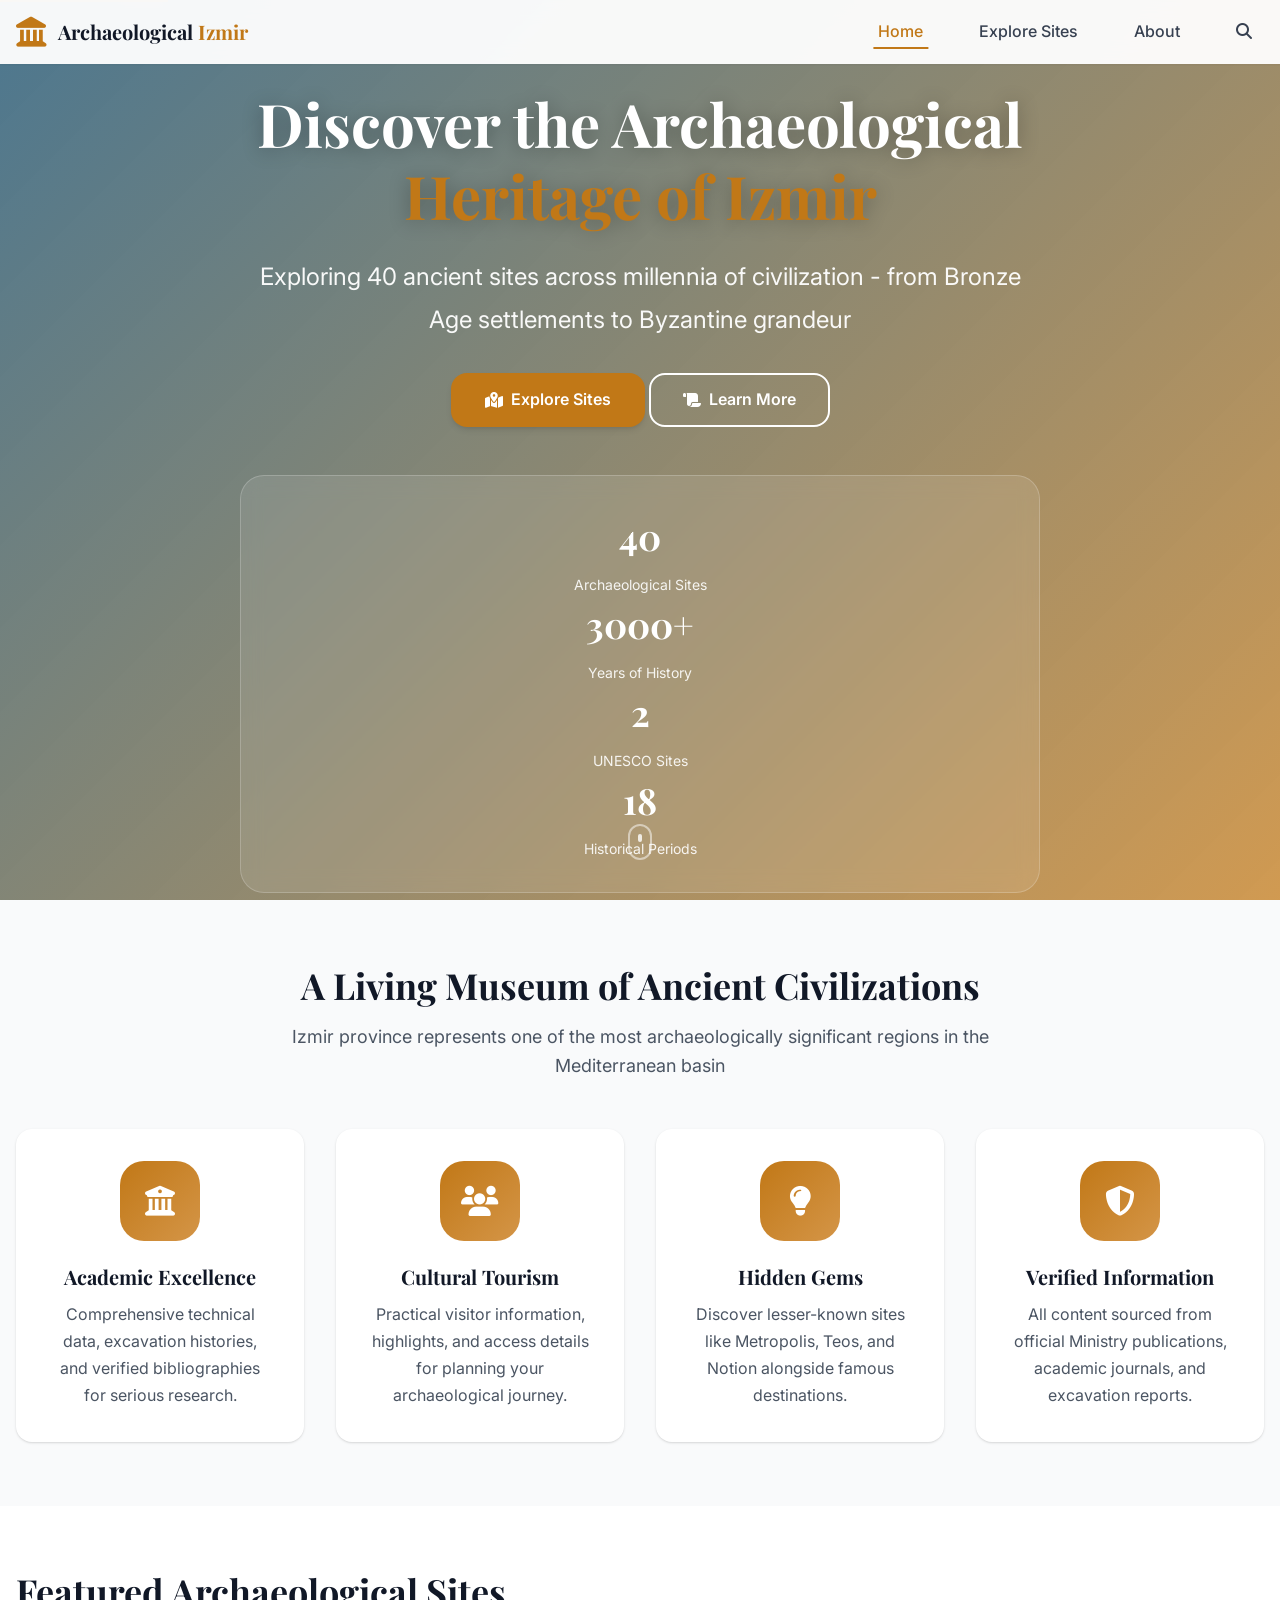
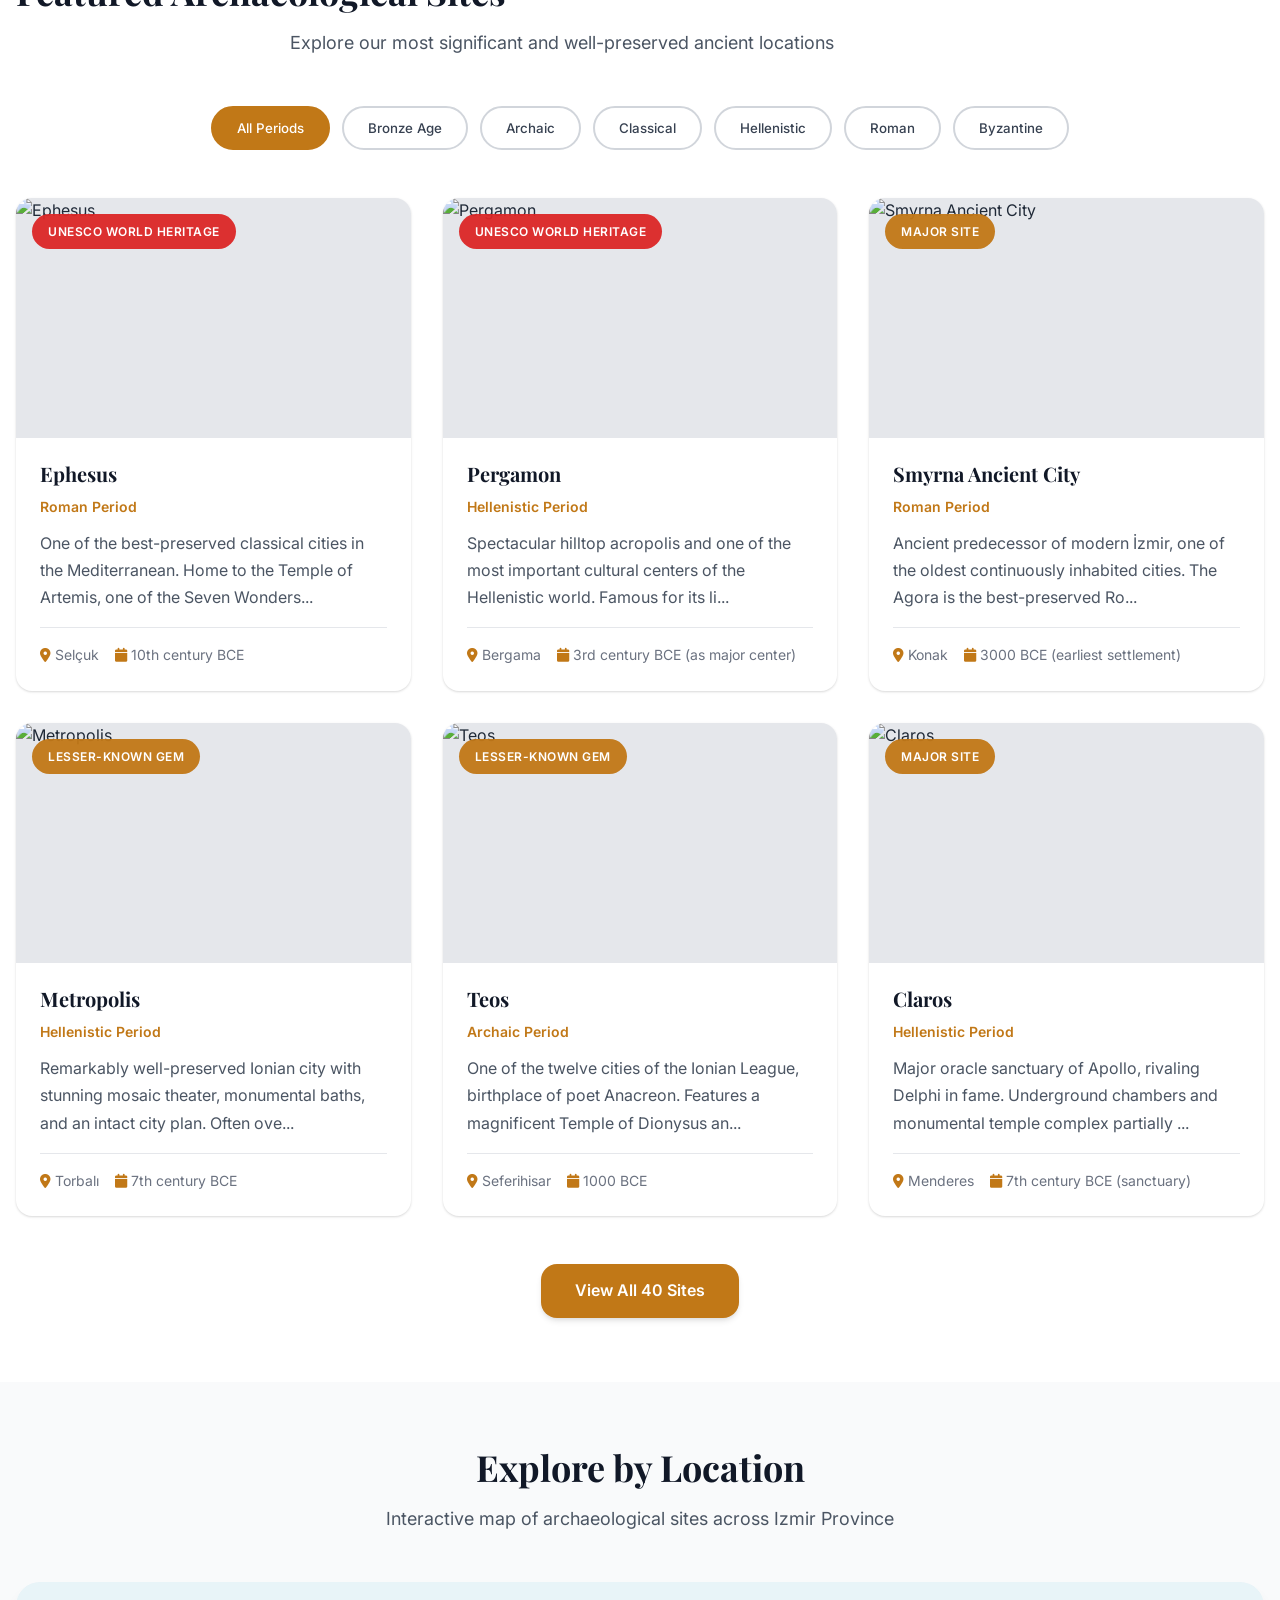
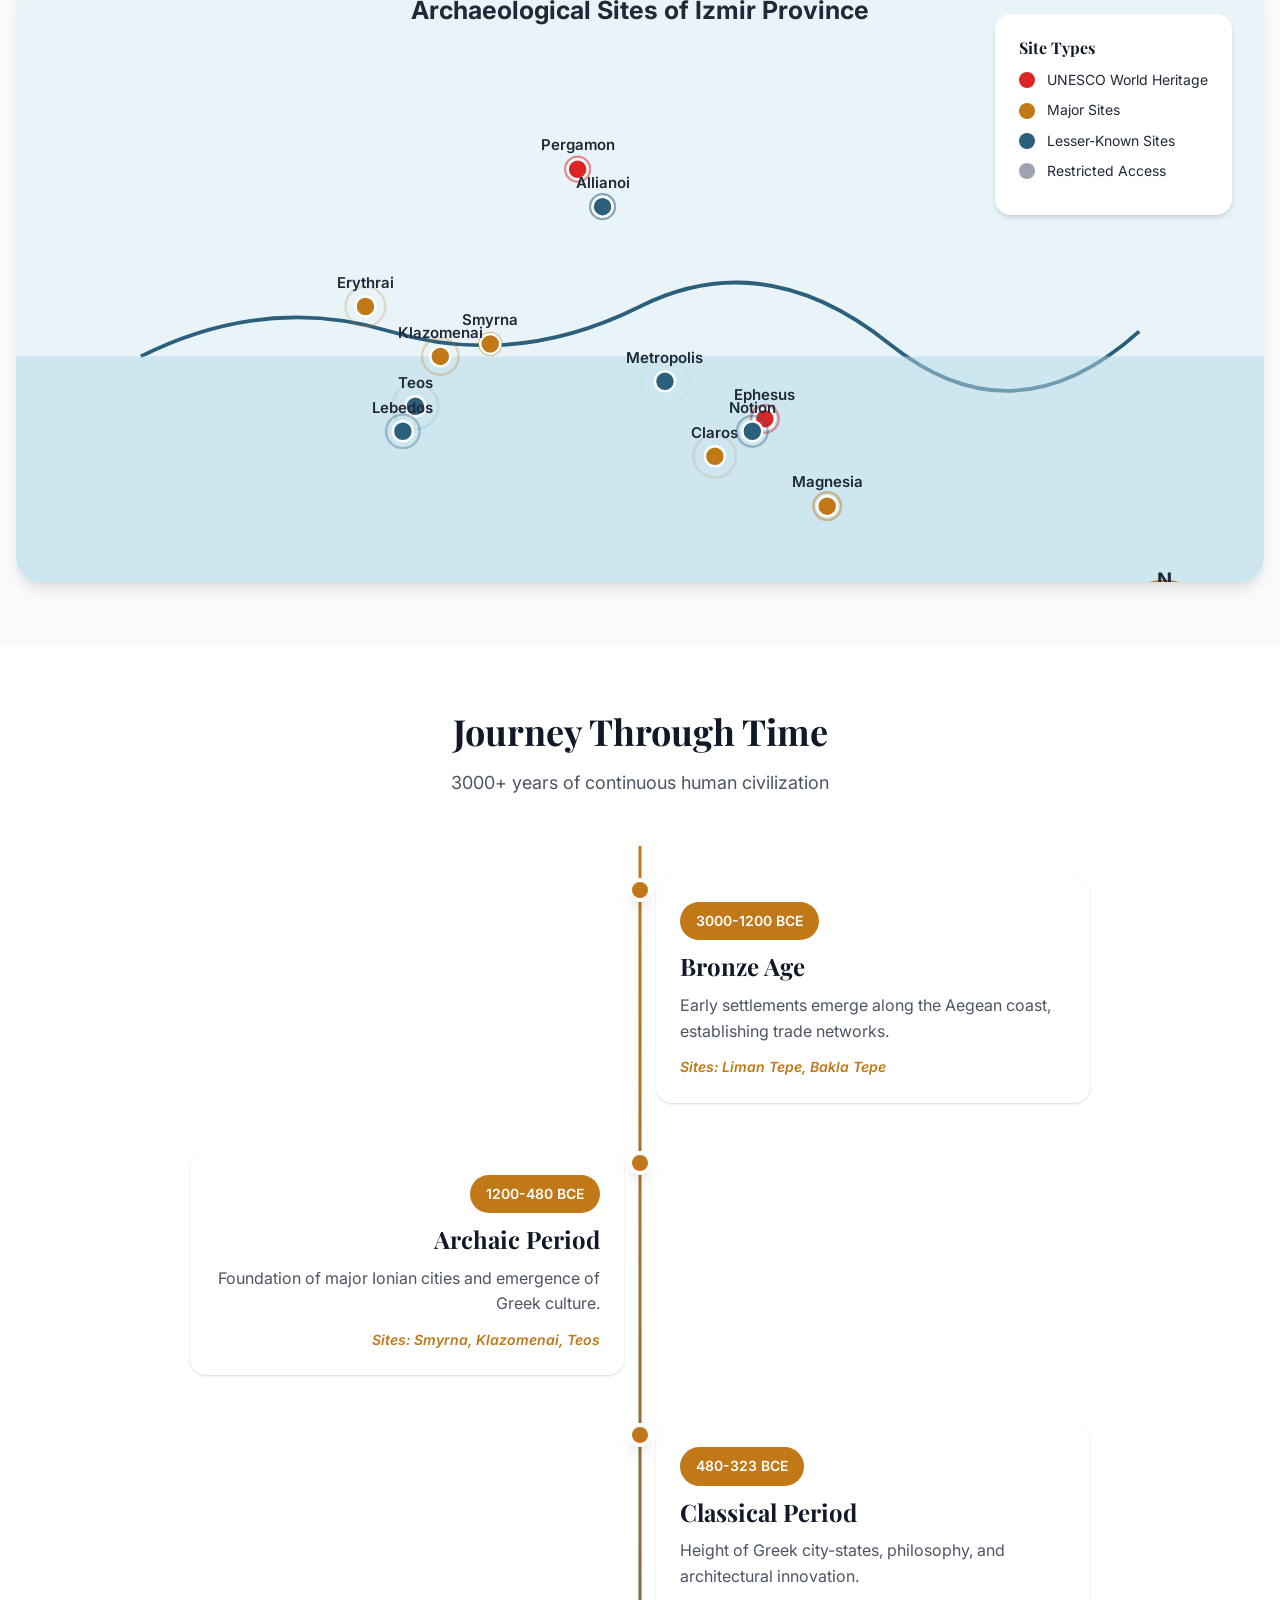
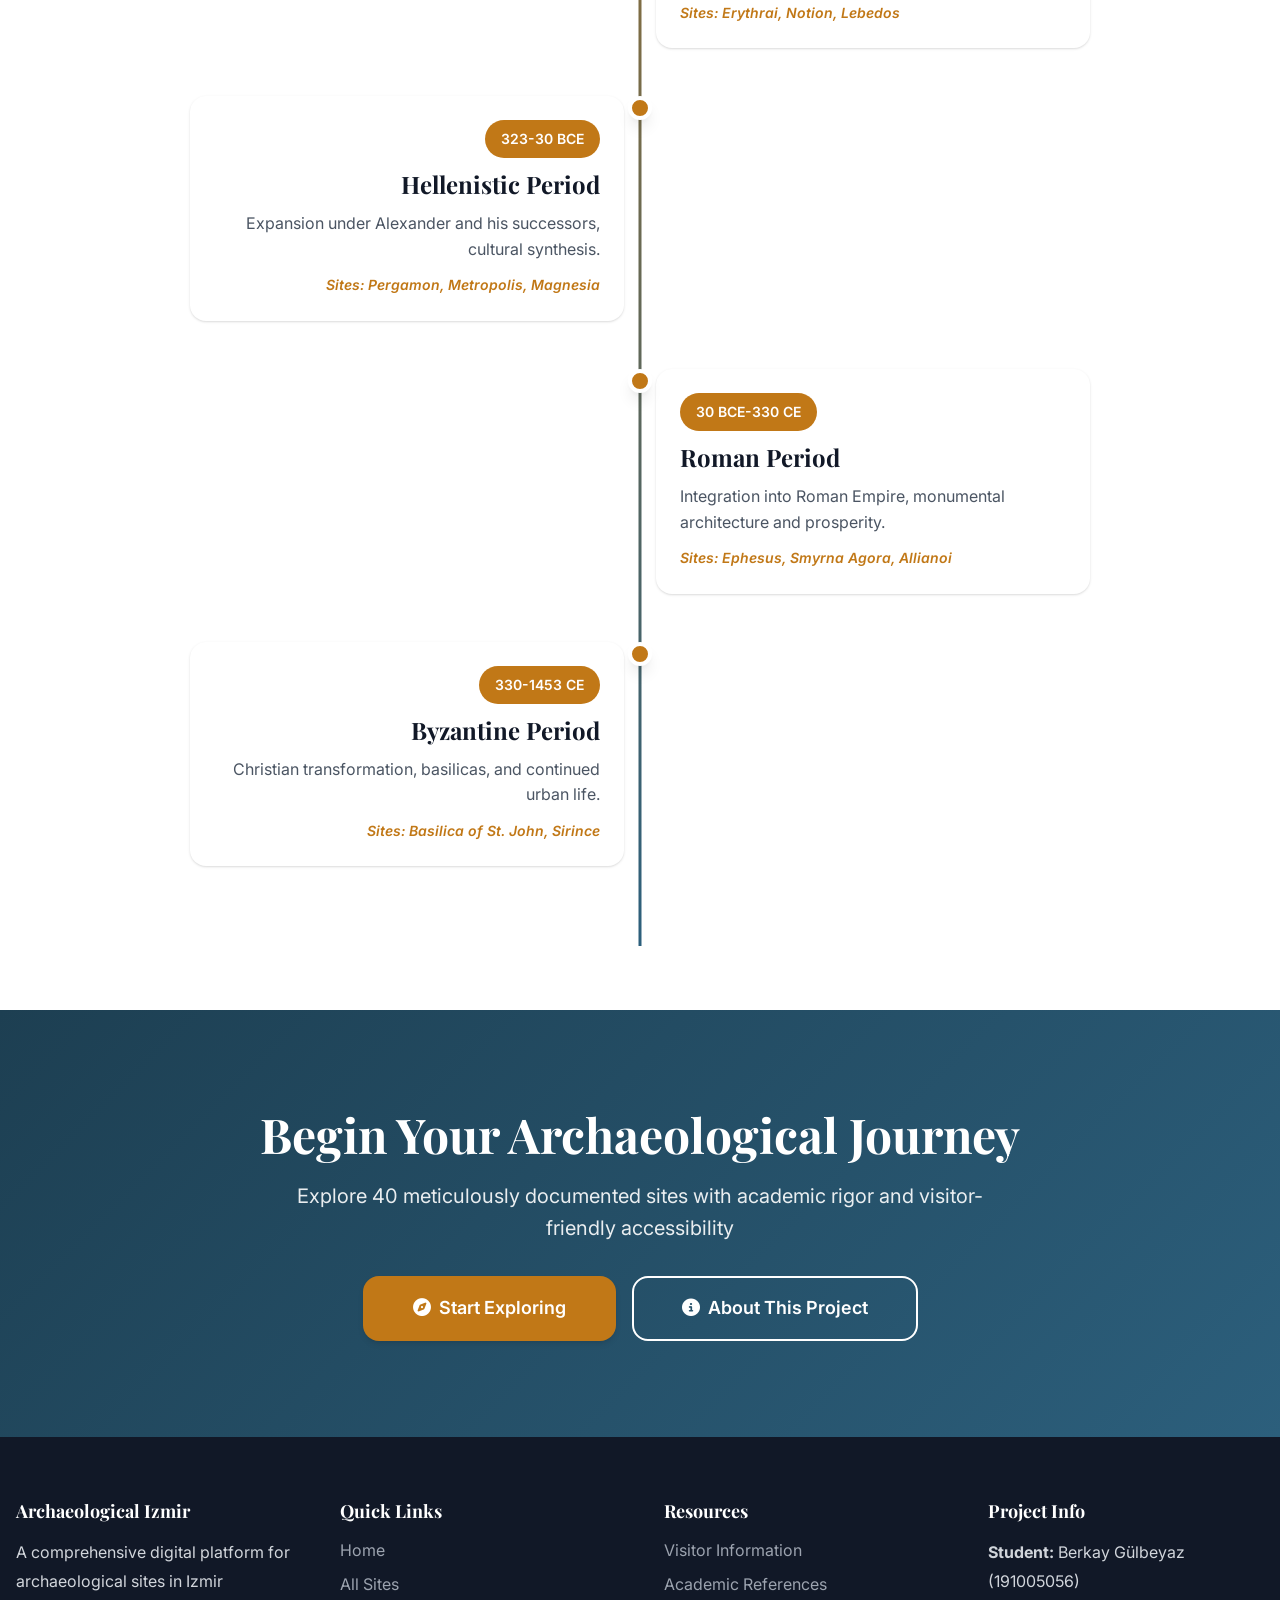
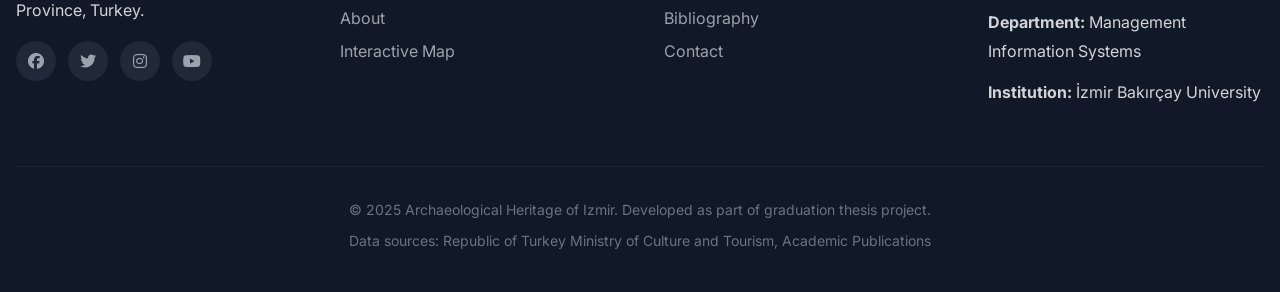
==== commit 339bd88d: "Transform Hologrart to professional archaeological heritage platform Major improvements: ✅ Replace a" ====
--- a/index.html
+++ b/index.html
@@ -19,8 +19,62 @@
 
     <!-- Font Awesome -->
     <link rel="stylesheet" href="https://cdnjs.cloudflare.com/ajax/libs/font-awesome/6.4.0/css/all.min.css">
+
+    <!-- AOS Animation Library CSS -->
+    <link rel="stylesheet" href="https://unpkg.com/aos@2.3.1/dist/aos.css">
+
+    <!-- Favicon -->
+    <link rel="icon" type="image/svg+xml" href="data:image/svg+xml,%3Csvg xmlns='http://www.w3.org/2000/svg' viewBox='0 0 100 100'%3E%3Ctext y='.9em' font-size='90'%3E🏛️%3C/text%3E%3C/svg%3E">
+
+    <!-- Open Graph Meta Tags -->
+    <meta property="og:title" content="Archaeological Heritage of Izmir | Digital Platform">
+    <meta property="og:description" content="Comprehensive digital platform for 40 archaeological sites in Izmir Province, Turkey. Serving both academic researchers and cultural tourists.">
+    <meta property="og:type" content="website">
+    <meta property="og:image" content="https://upload.wikimedia.org/wikipedia/commons/thumb/e/e4/Efez_Library_Celsusa.jpg/1200px-Efez_Library_Celsusa.jpg">
+
+    <!-- Twitter Card -->
+    <meta name="twitter:card" content="summary_large_image">
+    <meta name="twitter:title" content="Archaeological Heritage of Izmir">
+    <meta name="twitter:description" content="Explore 40 ancient sites across millennia of civilization">
+
+    <!-- Structured Data (JSON-LD) -->
+    <script type="application/ld+json">
+    {
+        "@context": "https://schema.org",
+        "@type": "WebSite",
+        "name": "Archaeological Heritage of Izmir",
+        "url": "https://berkay2124.github.io/Hologrart/",
+        "description": "Comprehensive digital platform for 40 archaeological sites in Izmir Province, Turkey",
+        "inLanguage": "en",
+        "author": {
+            "@type": "Person",
+            "name": "Berkay Gülbeyaz",
+            "affiliation": {
+                "@type": "Organization",
+                "name": "İzmir Bakırçay University"
+            }
+        },
+        "about": [
+            {
+                "@type": "TouristAttraction",
+                "name": "Ephesus",
+                "description": "One of the best-preserved classical cities in the Mediterranean",
+                "image": "https://upload.wikimedia.org/wikipedia/commons/thumb/e/e4/Efez_Library_Celsusa.jpg/1200px-Efez_Library_Celsusa.jpg"
+            },
+            {
+                "@type": "TouristAttraction",
+                "name": "Pergamon",
+                "description": "Spectacular hilltop acropolis and cultural center of the Hellenistic world",
+                "image": "https://upload.wikimedia.org/wikipedia/commons/thumb/b/b5/Pergamontheater.jpg/1200px-Pergamontheater.jpg"
+            }
+        ]
+    }
+    </script>
 </head>
 <body>
+    <!-- Skip to main content link for accessibility -->
+    <a href="#main-content" class="skip-link">Skip to main content</a>
+
     <!-- Navigation -->
     <nav class="navbar" id="navbar">
         <div class="container">
@@ -105,6 +159,7 @@
     </section>
 
     <!-- Introduction Section -->
+    <main id="main-content">
     <section class="intro-section" id="intro">
         <div class="container">
             <div class="section-header text-center">
@@ -292,6 +347,8 @@
             </div>
         </div>
     </section>
+
+    </main>
 
     <!-- Call to Action -->
     <section class="cta-section">
--- a/css/main.css
+++ b/css/main.css
@@ -104,6 +104,24 @@
     --z-modal: 1050;
     --z-popover: 1060;
     --z-tooltip: 1070;
+}
+
+/* ===================================
+   Accessibility
+   =================================== */
+.skip-link {
+    position: absolute;
+    top: -40px;
+    left: 0;
+    background: var(--color-primary);
+    color: white;
+    padding: 8px;
+    text-decoration: none;
+    z-index: 100;
+}
+
+.skip-link:focus {
+    top: 0;
 }
 
 /* ===================================
@@ -398,7 +416,7 @@
     right: 0;
     bottom: 0;
     background: linear-gradient(135deg, #667eea 0%, #764ba2 100%);
-    background-image: url('https://images.unsplash.com/photo-1590073242678-70ee3fc28e8e?w=1920&q=80');
+    background-image: url('https://upload.wikimedia.org/wikipedia/commons/thumb/e/e4/Efez_Library_Celsusa.jpg/1920px-Efez_Library_Celsusa.jpg');
     background-size: cover;
     background-position: center;
     background-attachment: fixed;
@@ -1034,3 +1052,126 @@
 
 .hidden { display: none; }
 .visible { display: block; }
+
+/* ===================================
+   Modern Animations & Enhancements
+   =================================== */
+@keyframes fadeInUp {
+    from {
+        opacity: 0;
+        transform: translateY(30px);
+    }
+    to {
+        opacity: 1;
+        transform: translateY(0);
+    }
+}
+
+@keyframes fadeIn {
+    from { opacity: 0; }
+    to { opacity: 1; }
+}
+
+@keyframes pulse {
+    0%, 100% { opacity: 1; }
+    50% { opacity: 0.5; }
+}
+
+@keyframes shimmer {
+    0% { background-position: -1000px 0; }
+    100% { background-position: 1000px 0; }
+}
+
+.fade-in-up {
+    animation: fadeInUp 0.6s ease-out;
+}
+
+/* Loading State */
+.loading {
+    position: relative;
+    pointer-events: none;
+    opacity: 0.6;
+}
+
+.loading::after {
+    content: '';
+    position: absolute;
+    top: 50%;
+    left: 50%;
+    width: 40px;
+    height: 40px;
+    margin: -20px 0 0 -20px;
+    border: 4px solid var(--color-gray-300);
+    border-top-color: var(--color-primary);
+    border-radius: 50%;
+    animation: spin 0.8s linear infinite;
+}
+
+@keyframes spin {
+    to { transform: rotate(360deg); }
+}
+
+/* Improved Card Effects */
+.site-card {
+    position: relative;
+    overflow: hidden;
+}
+
+.site-card::before {
+    content: '';
+    position: absolute;
+    top: 0;
+    left: -100%;
+    width: 100%;
+    height: 100%;
+    background: linear-gradient(90deg, transparent, rgba(255,255,255,0.2), transparent);
+    transition: left 0.5s;
+}
+
+.site-card:hover::before {
+    left: 100%;
+}
+
+/* Smooth Focus Styles */
+*:focus {
+    outline: 2px solid var(--color-primary);
+    outline-offset: 2px;
+}
+
+button:focus,
+a:focus {
+    outline: 2px solid var(--color-primary);
+    outline-offset: 2px;
+}
+
+/* Enhanced Button Ripple Effect */
+.btn {
+    position: relative;
+    overflow: hidden;
+}
+
+.btn::after {
+    content: '';
+    position: absolute;
+    top: 50%;
+    left: 50%;
+    width: 0;
+    height: 0;
+    border-radius: 50%;
+    background: rgba(255, 255, 255, 0.5);
+    transform: translate(-50%, -50%);
+    transition: width 0.6s, height 0.6s;
+}
+
+.btn:active::after {
+    width: 300px;
+    height: 300px;
+}
+
+/* Parallax Effect for Hero */
+@media (prefers-reduced-motion: no-preference) {
+    .hero-background {
+        transform: translateZ(0);
+        will-change: transform;
+    }
+}
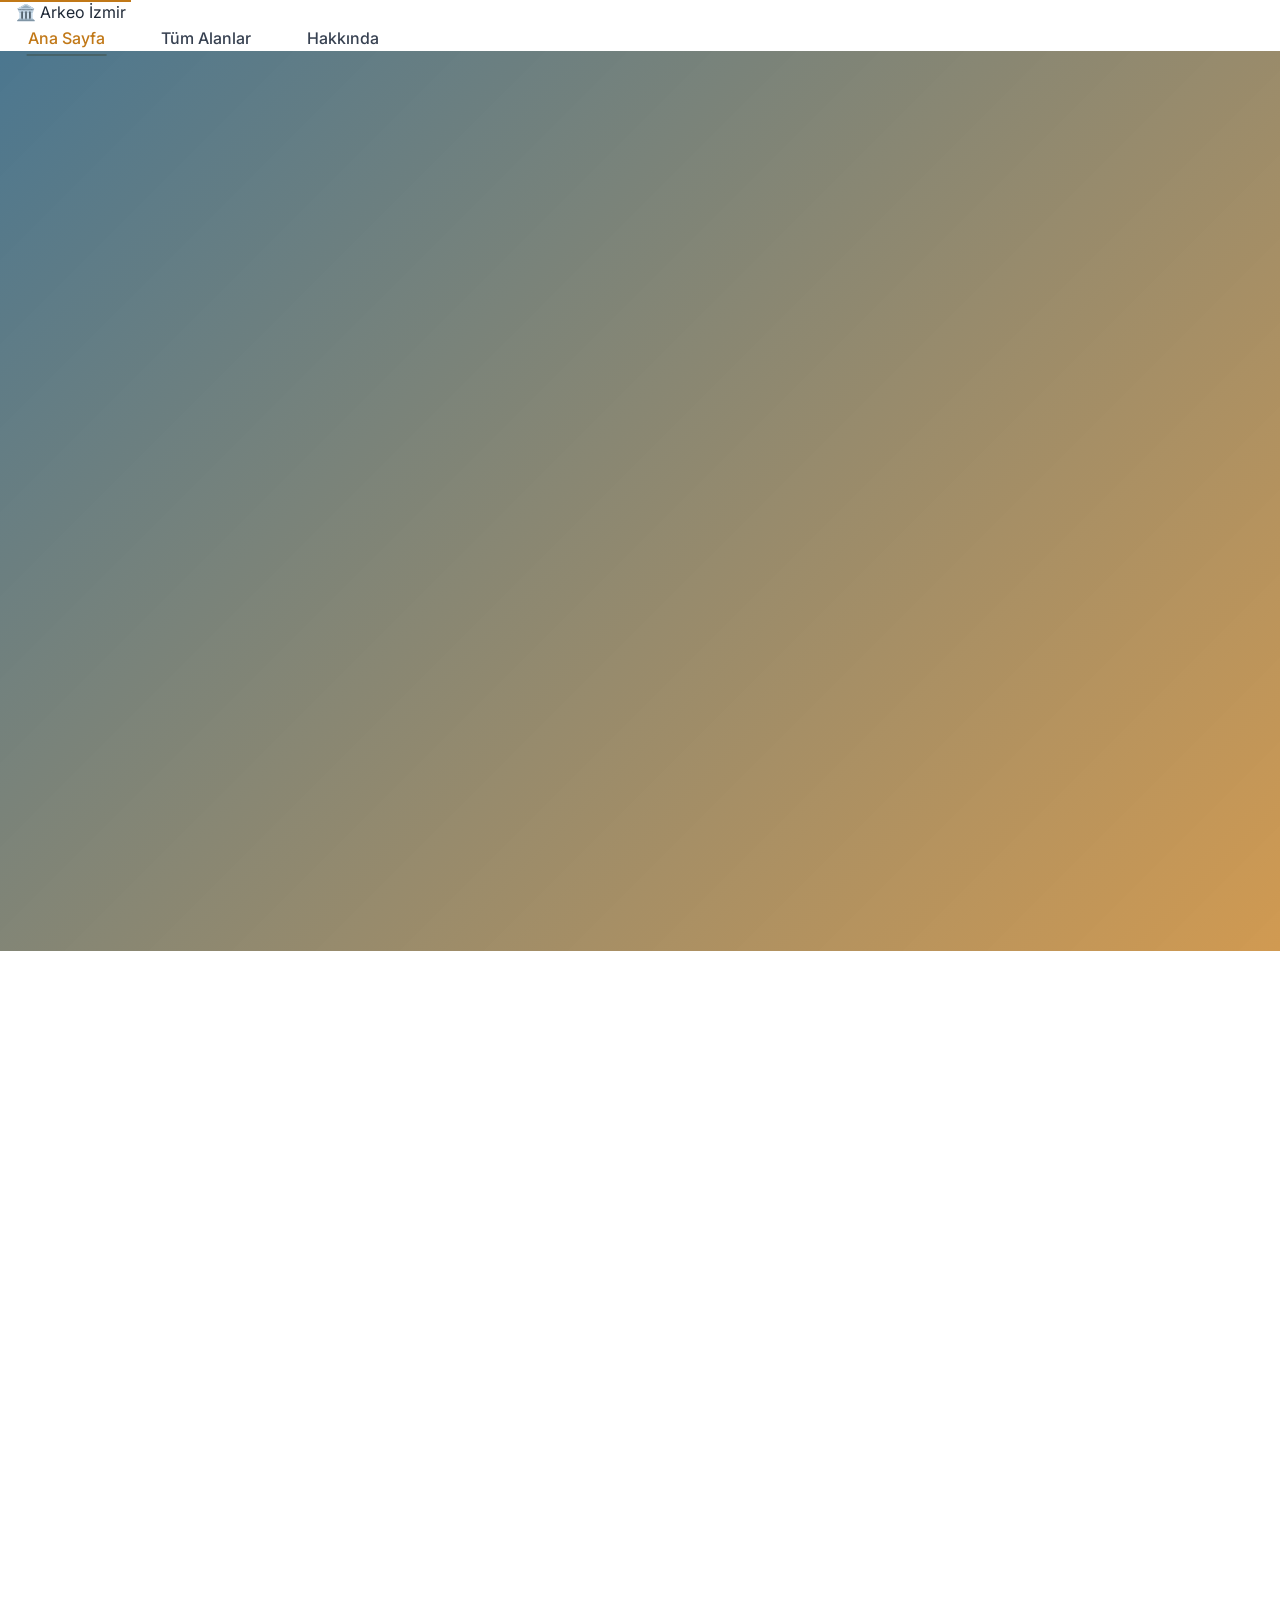
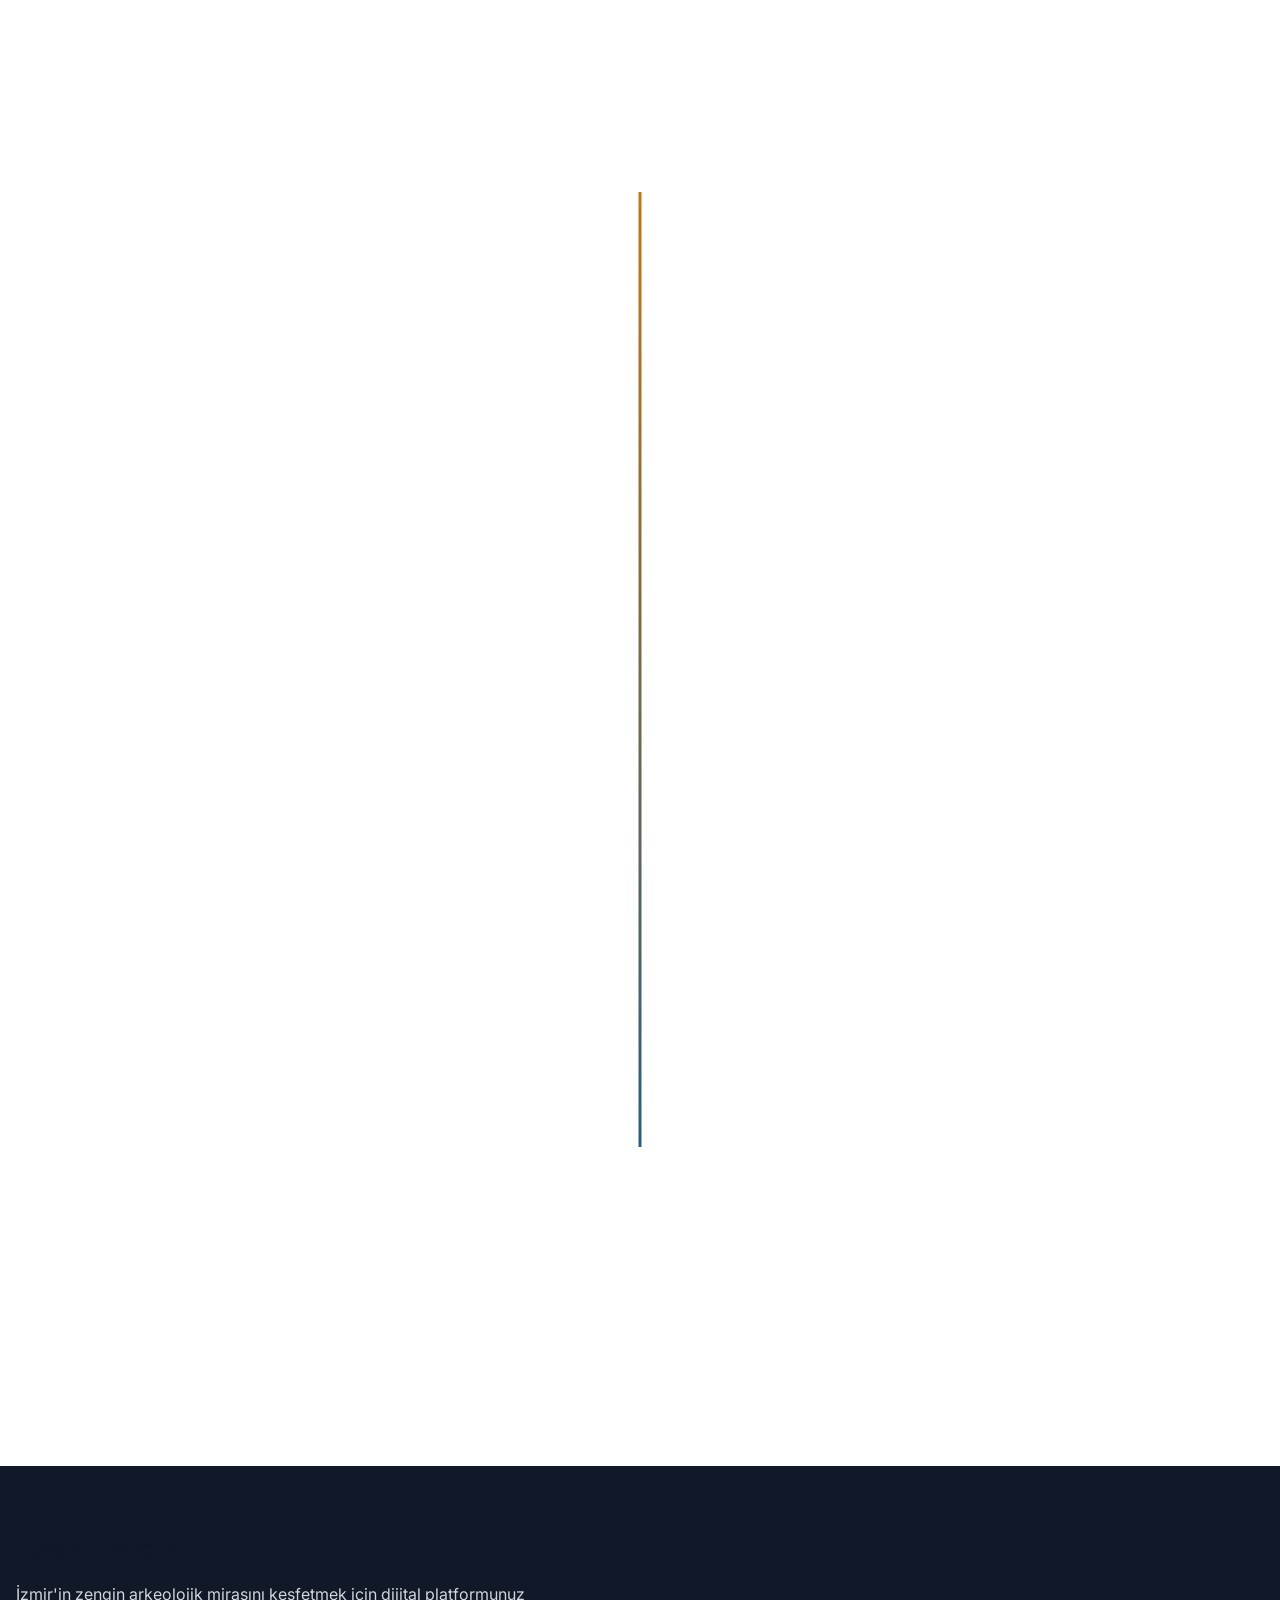
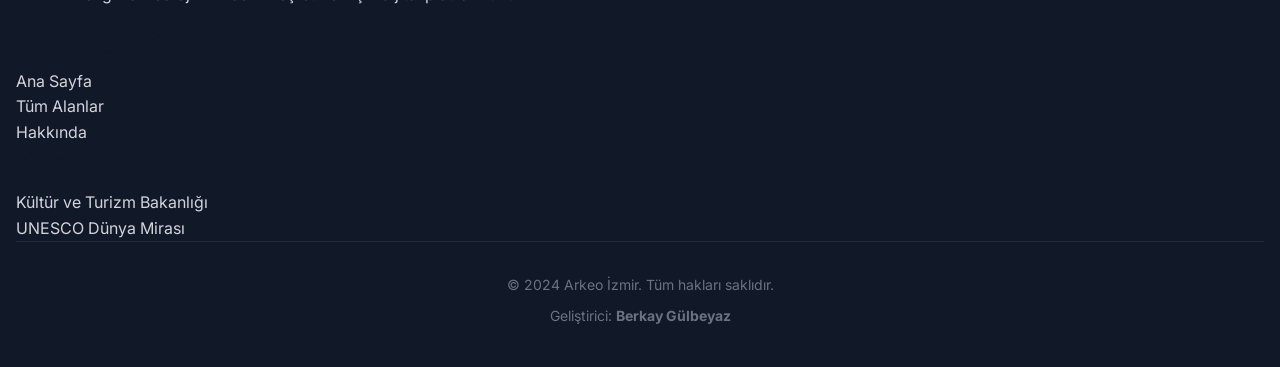
==== commit 28ca7c7a: "Update index.html" ====
--- a/index.html
+++ b/index.html
@@ -1,12 +1,27 @@
 <!DOCTYPE html>
-<html lang="en">
+<html lang="tr">
 <head>
     <meta charset="UTF-8">
     <meta name="viewport" content="width=device-width, initial-scale=1.0">
-    <meta name="description" content="Comprehensive digital platform for archaeological sites in Izmir Province, Turkey. Serving both academic researchers and cultural tourists.">
-    <meta name="keywords" content="archaeology, Izmir, Turkey, cultural heritage, Ephesus, Pergamon, ancient sites">
+    <meta name="description" content="İzmir İli'ndeki 12 arkeolojik alan için kapsamlı dijital platform. Akademik araştırmacılar ve kültür turistleri için profesyonel kaynak.">
+    <meta name="keywords" content="arkeoloji, İzmir, Türkiye, kültürel miras, Efes, Bergama, antik kentler">
     <meta name="author" content="Berkay Gülbeyaz">
-    <title>Archaeological Heritage of Izmir | Digital Platform</title>
+    <title>İzmir Arkeolojik Mirası | Arkeo İzmir</title>
+
+    <!-- Open Graph Meta Tags -->
+    <meta property="og:title" content="İzmir Arkeolojik Mirası | Arkeo İzmir">
+    <meta property="og:description" content="İzmir İli'ndeki 12 muhteşem arkeolojik alanı keşfedin. Efes, Bergama ve daha fazlası.">
+    <meta property="og:type" content="website">
+    <meta property="og:image" content="https://upload.wikimedia.org/wikipedia/commons/thumb/e/e4/Efez_Library_Celsusa.jpg/1200px-Efez_Library_Celsusa.jpg">
+    <meta property="og:url" content="https://berkay2124.github.io/Arkeo-izmir/">
+
+    <!-- Twitter Card -->
+    <meta name="twitter:card" content="summary_large_image">
+    <meta name="twitter:title" content="İzmir Arkeolojik Mirası">
+    <meta name="twitter:description" content="Binlerce yıllık medeniyetin izlerini keşfedin">
+
+    <!-- Favicon -->
+    <link rel="icon" type="image/svg+xml" href="data:image/svg+xml,%3Csvg xmlns='http://www.w3.org/2000/svg' viewBox='0 0 100 100'%3E%3Ctext y='.9em' font-size='90'%3E🏛️%3C/text%3E%3C/svg%3E">
 
     <!-- Fonts -->
     <link rel="preconnect" href="https://fonts.googleapis.com">
@@ -20,417 +35,206 @@
     <!-- Font Awesome -->
     <link rel="stylesheet" href="https://cdnjs.cloudflare.com/ajax/libs/font-awesome/6.4.0/css/all.min.css">
 
-    <!-- AOS Animation Library CSS -->
+    <!-- AOS Animation Library -->
     <link rel="stylesheet" href="https://unpkg.com/aos@2.3.1/dist/aos.css">
-
-    <!-- Favicon -->
-    <link rel="icon" type="image/svg+xml" href="data:image/svg+xml,%3Csvg xmlns='http://www.w3.org/2000/svg' viewBox='0 0 100 100'%3E%3Ctext y='.9em' font-size='90'%3E🏛️%3C/text%3E%3C/svg%3E">
-
-    <!-- Open Graph Meta Tags -->
-    <meta property="og:title" content="Archaeological Heritage of Izmir | Digital Platform">
-    <meta property="og:description" content="Comprehensive digital platform for 40 archaeological sites in Izmir Province, Turkey. Serving both academic researchers and cultural tourists.">
-    <meta property="og:type" content="website">
-    <meta property="og:image" content="https://upload.wikimedia.org/wikipedia/commons/thumb/e/e4/Efez_Library_Celsusa.jpg/1200px-Efez_Library_Celsusa.jpg">
-
-    <!-- Twitter Card -->
-    <meta name="twitter:card" content="summary_large_image">
-    <meta name="twitter:title" content="Archaeological Heritage of Izmir">
-    <meta name="twitter:description" content="Explore 40 ancient sites across millennia of civilization">
 
     <!-- Structured Data (JSON-LD) -->
     <script type="application/ld+json">
     {
         "@context": "https://schema.org",
         "@type": "WebSite",
-        "name": "Archaeological Heritage of Izmir",
-        "url": "https://berkay2124.github.io/Hologrart/",
-        "description": "Comprehensive digital platform for 40 archaeological sites in Izmir Province, Turkey",
-        "inLanguage": "en",
+        "name": "İzmir Arkeolojik Mirası",
+        "url": "https://berkay2124.github.io/Arkeo-izmir/",
+        "description": "İzmir İli'ndeki arkeolojik alanlar için kapsamlı dijital platform",
+        "inLanguage": "tr",
         "author": {
             "@type": "Person",
-            "name": "Berkay Gülbeyaz",
-            "affiliation": {
-                "@type": "Organization",
-                "name": "İzmir Bakırçay University"
-            }
-        },
-        "about": [
-            {
-                "@type": "TouristAttraction",
-                "name": "Ephesus",
-                "description": "One of the best-preserved classical cities in the Mediterranean",
-                "image": "https://upload.wikimedia.org/wikipedia/commons/thumb/e/e4/Efez_Library_Celsusa.jpg/1200px-Efez_Library_Celsusa.jpg"
-            },
-            {
-                "@type": "TouristAttraction",
-                "name": "Pergamon",
-                "description": "Spectacular hilltop acropolis and cultural center of the Hellenistic world",
-                "image": "https://upload.wikimedia.org/wikipedia/commons/thumb/b/b5/Pergamontheater.jpg/1200px-Pergamontheater.jpg"
-            }
-        ]
+            "name": "Berkay Gülbeyaz"
+        }
     }
     </script>
 </head>
 <body>
-    <!-- Skip to main content link for accessibility -->
-    <a href="#main-content" class="skip-link">Skip to main content</a>
-
-    <!-- Navigation -->
-    <nav class="navbar" id="navbar">
-        <div class="container">
-            <div class="nav-wrapper">
-                <a href="index.html" class="logo">
-                    <i class="fas fa-landmark"></i>
-                    <span class="logo-text">Archaeological <span class="highlight">Izmir</span></span>
-                </a>
-
-                <button class="nav-toggle" id="navToggle" aria-label="Toggle navigation">
-                    <span></span>
-                    <span></span>
-                    <span></span>
-                </button>
-
-                <ul class="nav-menu" id="navMenu">
-                    <li><a href="index.html" class="nav-link active">Home</a></li>
-                    <li><a href="sites.html" class="nav-link">Explore Sites</a></li>
-                    <li><a href="about.html" class="nav-link">About</a></li>
-                    <li><a href="#" class="nav-link" id="searchToggle"><i class="fas fa-search"></i></a></li>
-                </ul>
-            </div>
-        </div>
-    </nav>
-
-    <!-- Search Overlay -->
-    <div class="search-overlay" id="searchOverlay">
-        <div class="search-container">
-            <button class="search-close" id="searchClose">&times;</button>
-            <input type="text" id="searchInput" class="search-input" placeholder="Search archaeological sites...">
-            <div class="search-results" id="searchResults"></div>
-        </div>
-    </div>
+    <!-- Skip to content link for accessibility -->
+    <a href="#main-content" class="skip-link">Ana içeriğe atla</a>
+
+    <!-- Header -->
+    <header class="header" role="banner">
+        <nav class="nav container" role="navigation" aria-label="Ana navigasyon">
+            <div class="nav-brand">
+                <span class="nav-icon">🏛️</span>
+                <span class="nav-title">Arkeo İzmir</span>
+            </div>
+            <ul class="nav-menu">
+                <li><a href="index.html" class="nav-link active" aria-current="page">Ana Sayfa</a></li>
+                <li><a href="sites.html" class="nav-link">Tüm Alanlar</a></li>
+                <li><a href="about.html" class="nav-link">Hakkında</a></li>
+            </ul>
+        </nav>
+    </header>
 
     <!-- Hero Section -->
-    <section class="hero">
-        <div class="hero-background">
-            <div class="hero-overlay"></div>
-        </div>
-        <div class="hero-content">
-            <div class="container">
-                <h1 class="hero-title" data-aos="fade-up">
-                    Discover the Archaeological<br>
-                    <span class="highlight">Heritage of Izmir</span>
-                </h1>
-                <p class="hero-subtitle" data-aos="fade-up" data-aos-delay="100">
-                    Exploring 40 ancient sites across millennia of civilization - from Bronze Age settlements to Byzantine grandeur
-                </p>
-                <div class="hero-buttons" data-aos="fade-up" data-aos-delay="200">
-                    <a href="sites.html" class="btn btn-primary">
-                        <i class="fas fa-map-marked-alt"></i> Explore Sites
-                    </a>
-                    <a href="#featured" class="btn btn-secondary">
-                        <i class="fas fa-scroll"></i> Learn More
-                    </a>
-                </div>
-
-                <!-- Stats -->
-                <div class="hero-stats" data-aos="fade-up" data-aos-delay="300">
-                    <div class="stat-item">
-                        <span class="stat-number">40</span>
-                        <span class="stat-label">Archaeological Sites</span>
-                    </div>
-                    <div class="stat-item">
-                        <span class="stat-number">3000+</span>
-                        <span class="stat-label">Years of History</span>
-                    </div>
-                    <div class="stat-item">
-                        <span class="stat-number">2</span>
-                        <span class="stat-label">UNESCO Sites</span>
-                    </div>
-                    <div class="stat-item">
-                        <span class="stat-number">18</span>
-                        <span class="stat-label">Historical Periods</span>
-                    </div>
-                </div>
-            </div>
-        </div>
-        <div class="scroll-indicator">
-            <span></span>
+    <section class="hero" role="region" aria-label="Hero bölümü">
+        <div class="hero-background"></div>
+        <div class="hero-overlay"></div>
+        <div class="hero-content container">
+            <h1 class="hero-title" data-aos="fade-up">İzmir'in Arkeolojik Hazineleri</h1>
+            <p class="hero-subtitle" data-aos="fade-up" data-aos-delay="100">Binlerce Yıllık Medeniyetin İzlerini Keşfedin</p>
+            <div class="hero-stats" data-aos="fade-up" data-aos-delay="200">
+                <div class="stat-item">
+                    <div class="stat-number">12</div>
+                    <div class="stat-label">Arkeolojik Alan</div>
+                </div>
+                <div class="stat-item">
+                    <div class="stat-number">2</div>
+                    <div class="stat-label">UNESCO Mirası</div>
+                </div>
+                <div class="stat-item">
+                    <div class="stat-number">5000+</div>
+                    <div class="stat-label">Yıllık Tarih</div>
+                </div>
+            </div>
+            <a href="sites.html" class="btn btn-primary btn-lg" data-aos="fade-up" data-aos-delay="300">
+                <span>Alanları Keşfet</span>
+                <i class="fas fa-arrow-right"></i>
+            </a>
         </div>
     </section>
 
-    <!-- Introduction Section -->
-    <main id="main-content">
-    <section class="intro-section" id="intro">
+    <!-- Main Content -->
+    <main id="main-content" role="main">
+        <!-- Featured Sites -->
+        <section class="featured-sites section" role="region" aria-label="Öne çıkan alanlar">
+            <div class="container">
+                <div class="section-header" data-aos="fade-up">
+                    <h2 class="section-title">Öne Çıkan Alanlar</h2>
+                    <p class="section-subtitle">İzmir'in en muhteşem arkeolojik alanları</p>
+                </div>
+                <div class="sites-grid" id="featured-sites">
+                    <!-- Sites will be dynamically loaded here -->
+                </div>
+            </div>
+        </section>
+
+        <!-- Categories -->
+        <section class="categories section bg-light" role="region" aria-label="Kategoriler">
+            <div class="container">
+                <div class="section-header" data-aos="fade-up">
+                    <h2 class="section-title">Kategorilere Göre Keşfet</h2>
+                </div>
+                <div class="categories-grid">
+                    <a href="sites.html?category=unesco" class="category-card" data-aos="fade-up" data-aos-delay="0">
+                        <i class="fas fa-landmark category-icon"></i>
+                        <h3>UNESCO Mirası</h3>
+                        <p>Dünya mirası listesindeki alanlar</p>
+                    </a>
+                    <a href="sites.html?category=major" class="category-card" data-aos="fade-up" data-aos-delay="100">
+                        <i class="fas fa-city category-icon"></i>
+                        <h3>Büyük Alanlar</h3>
+                        <p>Önemli antik kentler</p>
+                    </a>
+                    <a href="sites.html?category=lesser" class="category-card" data-aos="fade-up" data-aos-delay="200">
+                        <i class="fas fa-gem category-icon"></i>
+                        <h3>Gizli Hazineler</h3>
+                        <p>Az bilinen muhteşem alanlar</p>
+                    </a>
+                </div>
+            </div>
+        </section>
+
+        <!-- Timeline -->
+        <section class="timeline section" role="region" aria-label="Zaman çizelgesi">
+            <div class="container">
+                <div class="section-header" data-aos="fade-up">
+                    <h2 class="section-title">Tarih Boyunca Yolculuk</h2>
+                </div>
+                <div class="timeline-container">
+                    <div class="timeline-item" data-aos="fade-right">
+                        <div class="timeline-marker"></div>
+                        <div class="timeline-content">
+                            <h3>Arkaik Dönem</h3>
+                            <span class="timeline-date">MÖ 1200-480</span>
+                            <p>İlk Yunan yerleşimleri ve İon Birliği'nin kuruluşu</p>
+                        </div>
+                    </div>
+                    <div class="timeline-item" data-aos="fade-left">
+                        <div class="timeline-marker"></div>
+                        <div class="timeline-content">
+                            <h3>Klasik & Helenistik</h3>
+                            <span class="timeline-date">MÖ 480-30</span>
+                            <p>Altın çağ: Büyük tapınaklar, tiyatrolar ve filozoflar</p>
+                        </div>
+                    </div>
+                    <div class="timeline-item" data-aos="fade-right">
+                        <div class="timeline-marker"></div>
+                        <div class="timeline-content">
+                            <h3>Roma Dönemi</h3>
+                            <span class="timeline-date">MÖ 30 - MS 330</span>
+                            <p>Efes gibi kentlerin altın çağı, muhteşem kütüphaneler</p>
+                        </div>
+                    </div>
+                    <div class="timeline-item" data-aos="fade-left">
+                        <div class="timeline-marker"></div>
+                        <div class="timeline-content">
+                            <h3>Bizans Dönemi</h3>
+                            <span class="timeline-date">MS 330-1453</span>
+                            <p>Hristiyanlık'ın yükselişi ve yedi kilise</p>
+                        </div>
+                    </div>
+                </div>
+            </div>
+        </section>
+
+        <!-- Call to Action -->
+        <section class="cta section" role="region" aria-label="Harekete geçirici mesaj">
+            <div class="container">
+                <div class="cta-content" data-aos="zoom-in">
+                    <h2>Arkeolojik Yolculuğunuza Başlayın</h2>
+                    <p>12 muhteşem arkeolojik alanı keşfedin ve binlerce yıllık tarihe tanıklık edin</p>
+                    <a href="sites.html" class="btn btn-primary btn-lg">
+                        <span>Tüm Alanları Görüntüle</span>
+                        <i class="fas fa-arrow-right"></i>
+                    </a>
+                </div>
+            </div>
+        </section>
+    </main>
+
+    <!-- Footer -->
+    <footer class="footer" role="contentinfo">
         <div class="container">
-            <div class="section-header text-center">
-                <h2 class="section-title">A Living Museum of Ancient Civilizations</h2>
-                <p class="section-subtitle">
-                    Izmir province represents one of the most archaeologically significant regions in the Mediterranean basin
-                </p>
-            </div>
-
-            <div class="intro-grid">
-                <div class="intro-card" data-aos="fade-up">
-                    <div class="intro-icon">
-                        <i class="fas fa-university"></i>
-                    </div>
-                    <h3>Academic Excellence</h3>
-                    <p>Comprehensive technical data, excavation histories, and verified bibliographies for serious research.</p>
-                </div>
-
-                <div class="intro-card" data-aos="fade-up" data-aos-delay="100">
-                    <div class="intro-icon">
-                        <i class="fas fa-users"></i>
-                    </div>
-                    <h3>Cultural Tourism</h3>
-                    <p>Practical visitor information, highlights, and access details for planning your archaeological journey.</p>
-                </div>
-
-                <div class="intro-card" data-aos="fade-up" data-aos-delay="200">
-                    <div class="intro-icon">
-                        <i class="fas fa-lightbulb"></i>
-                    </div>
-                    <h3>Hidden Gems</h3>
-                    <p>Discover lesser-known sites like Metropolis, Teos, and Notion alongside famous destinations.</p>
-                </div>
-
-                <div class="intro-card" data-aos="fade-up" data-aos-delay="300">
-                    <div class="intro-icon">
-                        <i class="fas fa-shield-alt"></i>
-                    </div>
-                    <h3>Verified Information</h3>
-                    <p>All content sourced from official Ministry publications, academic journals, and excavation reports.</p>
-                </div>
-            </div>
-        </div>
-    </section>
-
-    <!-- Featured Sites Section -->
-    <section class="featured-section" id="featured">
-        <div class="container">
-            <div class="section-header">
-                <h2 class="section-title">Featured Archaeological Sites</h2>
-                <p class="section-subtitle">Explore our most significant and well-preserved ancient locations</p>
-            </div>
-
-            <!-- Period Filter -->
-            <div class="period-filter" data-aos="fade-up">
-                <button class="filter-btn active" data-period="all">All Periods</button>
-                <button class="filter-btn" data-period="Bronze Age">Bronze Age</button>
-                <button class="filter-btn" data-period="Archaic">Archaic</button>
-                <button class="filter-btn" data-period="Classical">Classical</button>
-                <button class="filter-btn" data-period="Hellenistic">Hellenistic</button>
-                <button class="filter-btn" data-period="Roman">Roman</button>
-                <button class="filter-btn" data-period="Byzantine">Byzantine</button>
-            </div>
-
-            <!-- Sites Grid -->
-            <div class="sites-grid" id="featuredSites">
-                <!-- Sites will be loaded dynamically via JavaScript -->
-            </div>
-
-            <div class="text-center" style="margin-top: 3rem;">
-                <a href="sites.html" class="btn btn-primary">View All 40 Sites</a>
-            </div>
-        </div>
-    </section>
-
-    <!-- Interactive Map Section -->
-    <section class="map-section" id="map">
-        <div class="container">
-            <div class="section-header text-center">
-                <h2 class="section-title">Explore by Location</h2>
-                <p class="section-subtitle">Interactive map of archaeological sites across Izmir Province</p>
-            </div>
-
-            <div class="map-container" data-aos="fade-up">
-                <div id="interactive-map" class="interactive-map">
-                    <!-- Map will be initialized via JavaScript -->
-                    <div class="map-placeholder">
-                        <i class="fas fa-map-marked-alt"></i>
-                        <p>Interactive map loading...</p>
-                        <small>Click on markers to explore sites</small>
-                    </div>
-                </div>
-
-                <div class="map-legend">
-                    <h4>Site Types</h4>
-                    <div class="legend-item">
-                        <span class="legend-marker unesco"></span>
-                        <span>UNESCO World Heritage</span>
-                    </div>
-                    <div class="legend-item">
-                        <span class="legend-marker major"></span>
-                        <span>Major Sites</span>
-                    </div>
-                    <div class="legend-item">
-                        <span class="legend-marker lesser"></span>
-                        <span>Lesser-Known Sites</span>
-                    </div>
-                    <div class="legend-item">
-                        <span class="legend-marker restricted"></span>
-                        <span>Restricted Access</span>
-                    </div>
-                </div>
-            </div>
-        </div>
-    </section>
-
-    <!-- Timeline Section -->
-    <section class="timeline-section" id="timeline">
-        <div class="container">
-            <div class="section-header text-center">
-                <h2 class="section-title">Journey Through Time</h2>
-                <p class="section-subtitle">3000+ years of continuous human civilization</p>
-            </div>
-
-            <div class="timeline" data-aos="fade-up">
-                <div class="timeline-item">
-                    <div class="timeline-marker"></div>
-                    <div class="timeline-content">
-                        <span class="timeline-period">3000-1200 BCE</span>
-                        <h3>Bronze Age</h3>
-                        <p>Early settlements emerge along the Aegean coast, establishing trade networks.</p>
-                        <span class="timeline-sites">Sites: Liman Tepe, Bakla Tepe</span>
-                    </div>
-                </div>
-
-                <div class="timeline-item">
-                    <div class="timeline-marker"></div>
-                    <div class="timeline-content">
-                        <span class="timeline-period">1200-480 BCE</span>
-                        <h3>Archaic Period</h3>
-                        <p>Foundation of major Ionian cities and emergence of Greek culture.</p>
-                        <span class="timeline-sites">Sites: Smyrna, Klazomenai, Teos</span>
-                    </div>
-                </div>
-
-                <div class="timeline-item">
-                    <div class="timeline-marker"></div>
-                    <div class="timeline-content">
-                        <span class="timeline-period">480-323 BCE</span>
-                        <h3>Classical Period</h3>
-                        <p>Height of Greek city-states, philosophy, and architectural innovation.</p>
-                        <span class="timeline-sites">Sites: Erythrai, Notion, Lebedos</span>
-                    </div>
-                </div>
-
-                <div class="timeline-item">
-                    <div class="timeline-marker"></div>
-                    <div class="timeline-content">
-                        <span class="timeline-period">323-30 BCE</span>
-                        <h3>Hellenistic Period</h3>
-                        <p>Expansion under Alexander and his successors, cultural synthesis.</p>
-                        <span class="timeline-sites">Sites: Pergamon, Metropolis, Magnesia</span>
-                    </div>
-                </div>
-
-                <div class="timeline-item">
-                    <div class="timeline-marker"></div>
-                    <div class="timeline-content">
-                        <span class="timeline-period">30 BCE-330 CE</span>
-                        <h3>Roman Period</h3>
-                        <p>Integration into Roman Empire, monumental architecture and prosperity.</p>
-                        <span class="timeline-sites">Sites: Ephesus, Smyrna Agora, Allianoi</span>
-                    </div>
-                </div>
-
-                <div class="timeline-item">
-                    <div class="timeline-marker"></div>
-                    <div class="timeline-content">
-                        <span class="timeline-period">330-1453 CE</span>
-                        <h3>Byzantine Period</h3>
-                        <p>Christian transformation, basilicas, and continued urban life.</p>
-                        <span class="timeline-sites">Sites: Basilica of St. John, Sirince</span>
-                    </div>
-                </div>
-            </div>
-        </div>
-    </section>
-
-    </main>
-
-    <!-- Call to Action -->
-    <section class="cta-section">
-        <div class="container">
-            <div class="cta-content" data-aos="zoom-in">
-                <h2>Begin Your Archaeological Journey</h2>
-                <p>Explore 40 meticulously documented sites with academic rigor and visitor-friendly accessibility</p>
-                <div class="cta-buttons">
-                    <a href="sites.html" class="btn btn-primary btn-large">
-                        <i class="fas fa-compass"></i> Start Exploring
-                    </a>
-                    <a href="about.html" class="btn btn-secondary btn-large">
-                        <i class="fas fa-info-circle"></i> About This Project
-                    </a>
-                </div>
-            </div>
-        </div>
-    </section>
-
-    <!-- Footer -->
-    <footer class="footer">
-        <div class="container">
-            <div class="footer-grid">
-                <div class="footer-col">
-                    <h4>Archaeological Izmir</h4>
-                    <p>A comprehensive digital platform for archaeological sites in Izmir Province, Turkey.</p>
-                    <div class="social-links">
-                        <a href="#" aria-label="Facebook"><i class="fab fa-facebook"></i></a>
-                        <a href="#" aria-label="Twitter"><i class="fab fa-twitter"></i></a>
-                        <a href="#" aria-label="Instagram"><i class="fab fa-instagram"></i></a>
-                        <a href="#" aria-label="YouTube"><i class="fab fa-youtube"></i></a>
-                    </div>
-                </div>
-
-                <div class="footer-col">
-                    <h4>Quick Links</h4>
-                    <ul>
-                        <li><a href="index.html">Home</a></li>
-                        <li><a href="sites.html">All Sites</a></li>
-                        <li><a href="about.html">About</a></li>
-                        <li><a href="#map">Interactive Map</a></li>
+            <div class="footer-content">
+                <div class="footer-section">
+                    <h3>Arkeo İzmir</h3>
+                    <p>İzmir'in zengin arkeolojik mirasını keşfetmek için dijital platformunuz</p>
+                </div>
+                <div class="footer-section">
+                    <h4>Hızlı Bağlantılar</h4>
+                    <ul class="footer-links">
+                        <li><a href="index.html">Ana Sayfa</a></li>
+                        <li><a href="sites.html">Tüm Alanlar</a></li>
+                        <li><a href="about.html">Hakkında</a></li>
                     </ul>
                 </div>
-
-                <div class="footer-col">
-                    <h4>Resources</h4>
-                    <ul>
-                        <li><a href="#">Visitor Information</a></li>
-                        <li><a href="#">Academic References</a></li>
-                        <li><a href="#">Bibliography</a></li>
-                        <li><a href="#">Contact</a></li>
+                <div class="footer-section">
+                    <h4>Kaynaklar</h4>
+                    <ul class="footer-links">
+                        <li><a href="https://kvmgm.ktb.gov.tr/" target="_blank" rel="noopener">Kültür ve Turizm Bakanlığı</a></li>
+                        <li><a href="https://whc.unesco.org/" target="_blank" rel="noopener">UNESCO Dünya Mirası</a></li>
                     </ul>
                 </div>
-
-                <div class="footer-col">
-                    <h4>Project Info</h4>
-                    <p><strong>Student:</strong> Berkay Gülbeyaz (191005056)</p>
-                    <p><strong>Department:</strong> Management Information Systems</p>
-                    <p><strong>Institution:</strong> İzmir Bakırçay University</p>
-                </div>
-            </div>
-
+            </div>
             <div class="footer-bottom">
-                <p>&copy; 2025 Archaeological Heritage of Izmir. Developed as part of graduation thesis project.</p>
-                <p>Data sources: Republic of Turkey Ministry of Culture and Tourism, Academic Publications</p>
+                <p>&copy; 2024 Arkeo İzmir. Tüm hakları saklıdır.</p>
+                <p>Geliştirici: <strong>Berkay Gülbeyaz</strong></p>
             </div>
         </div>
     </footer>
 
     <!-- Scripts -->
+    <script src="https://unpkg.com/aos@2.3.1/dist/aos.js"></script>
     <script src="js/sites-data.js"></script>
     <script src="js/main.js"></script>
-    <script src="js/map.js"></script>
-
-    <!-- AOS Animation Library -->
-    <script src="https://unpkg.com/aos@2.3.1/dist/aos.js"></script>
-    <script>
-        AOS.init({
-            duration: 800,
-            once: true,
-            offset: 100
-        });
-    </script>
 </body>
 </html>
+
